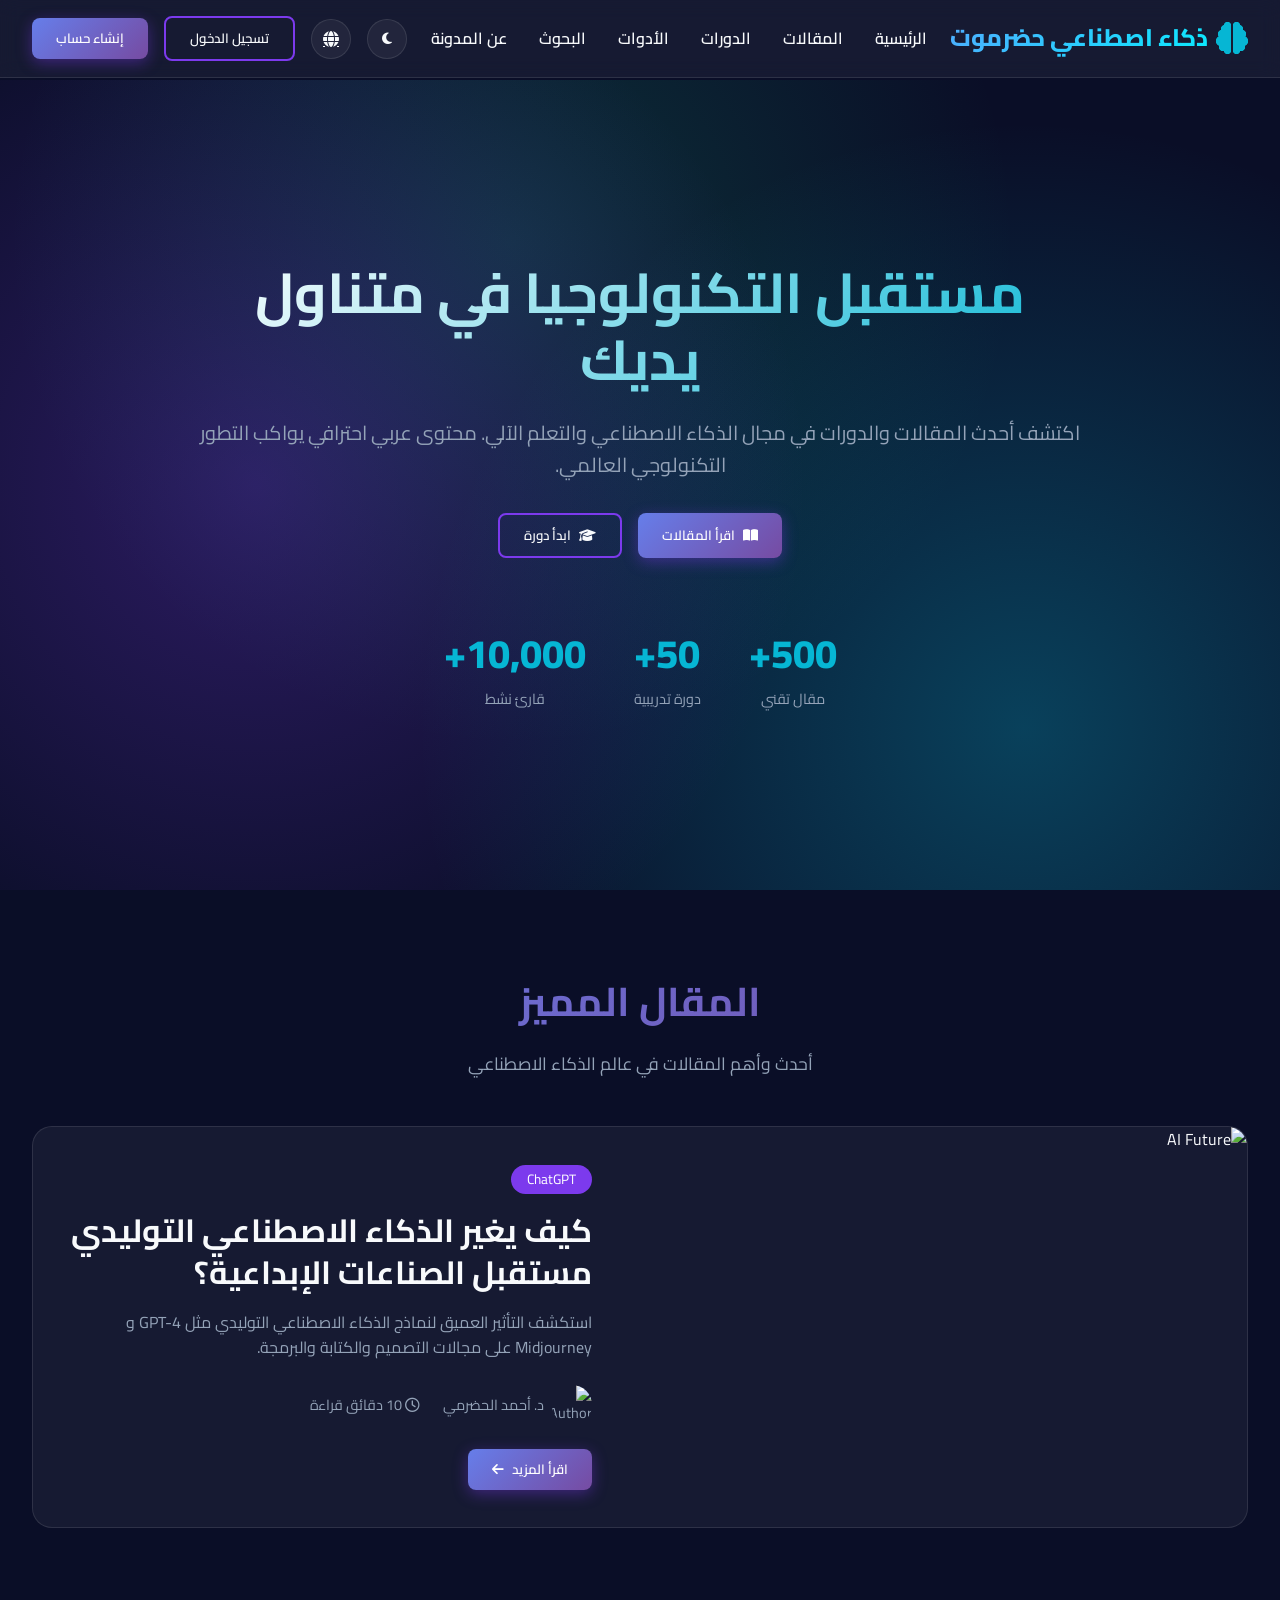
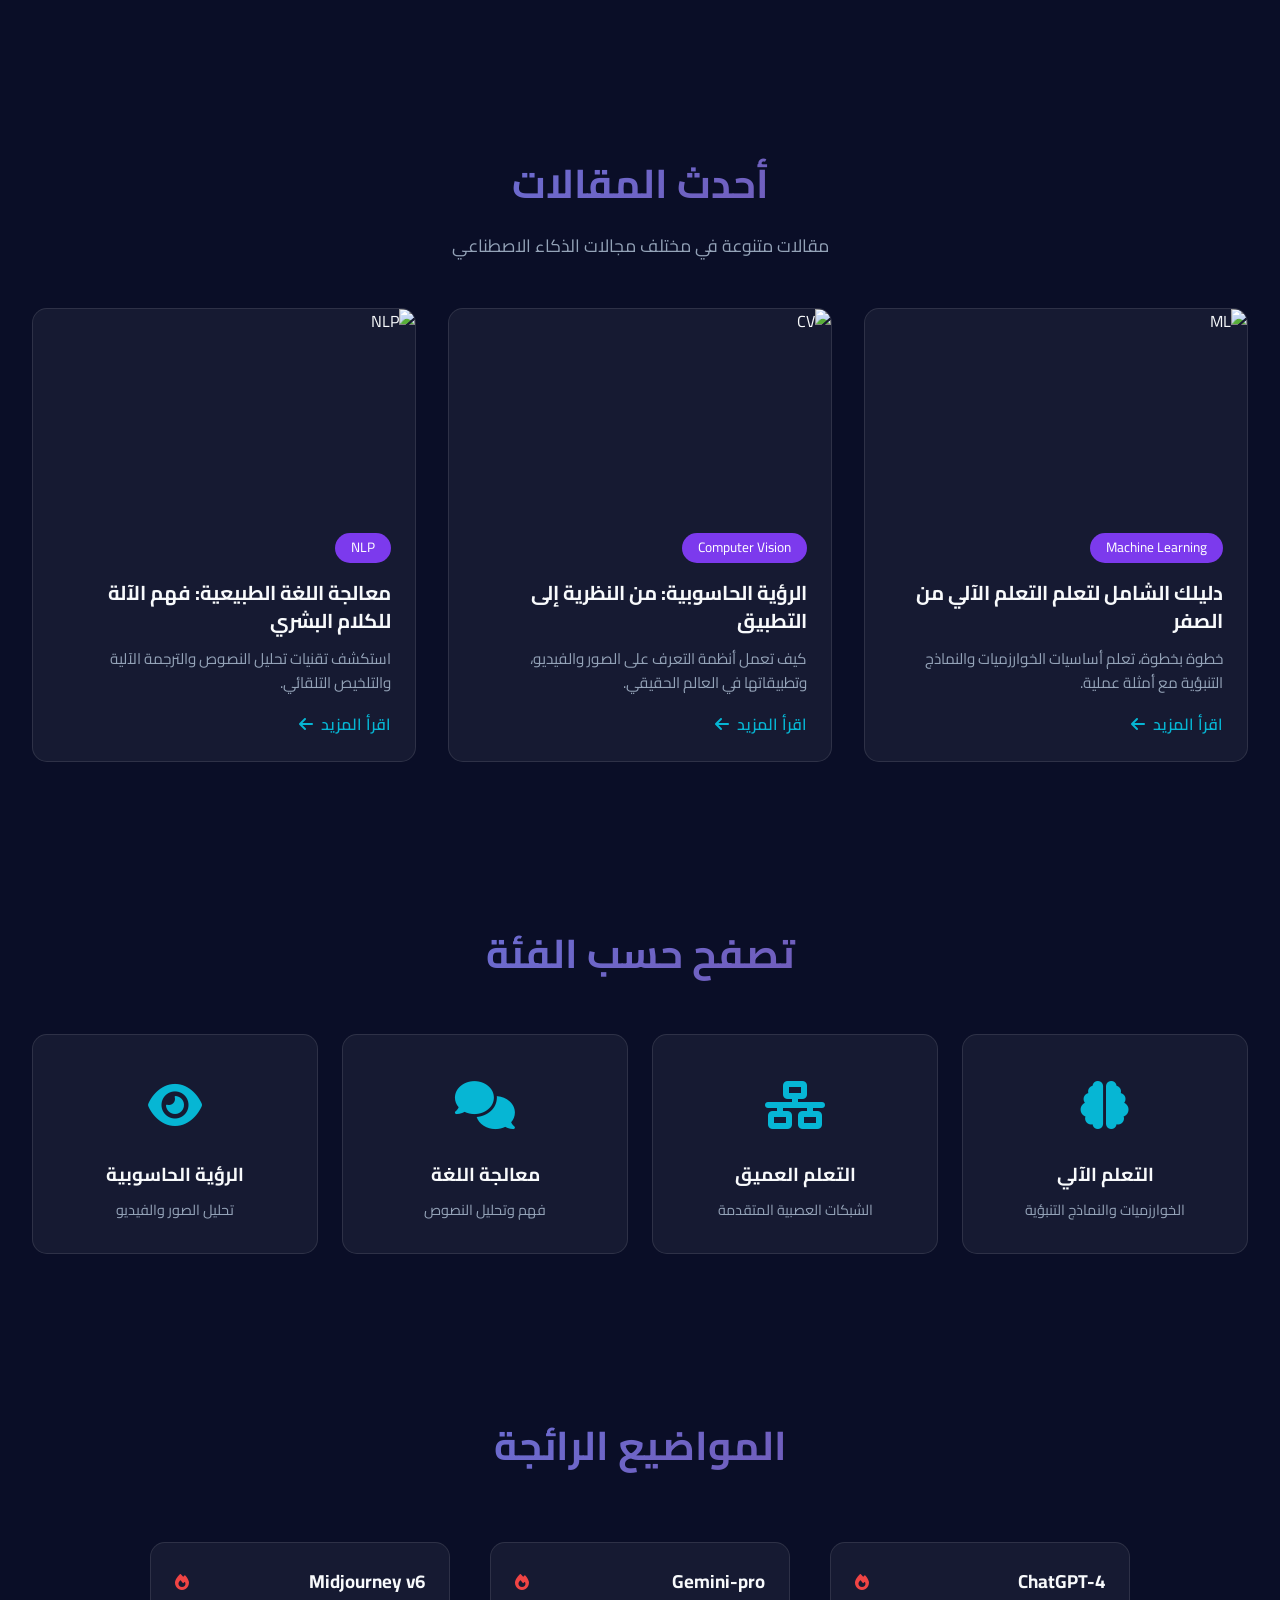
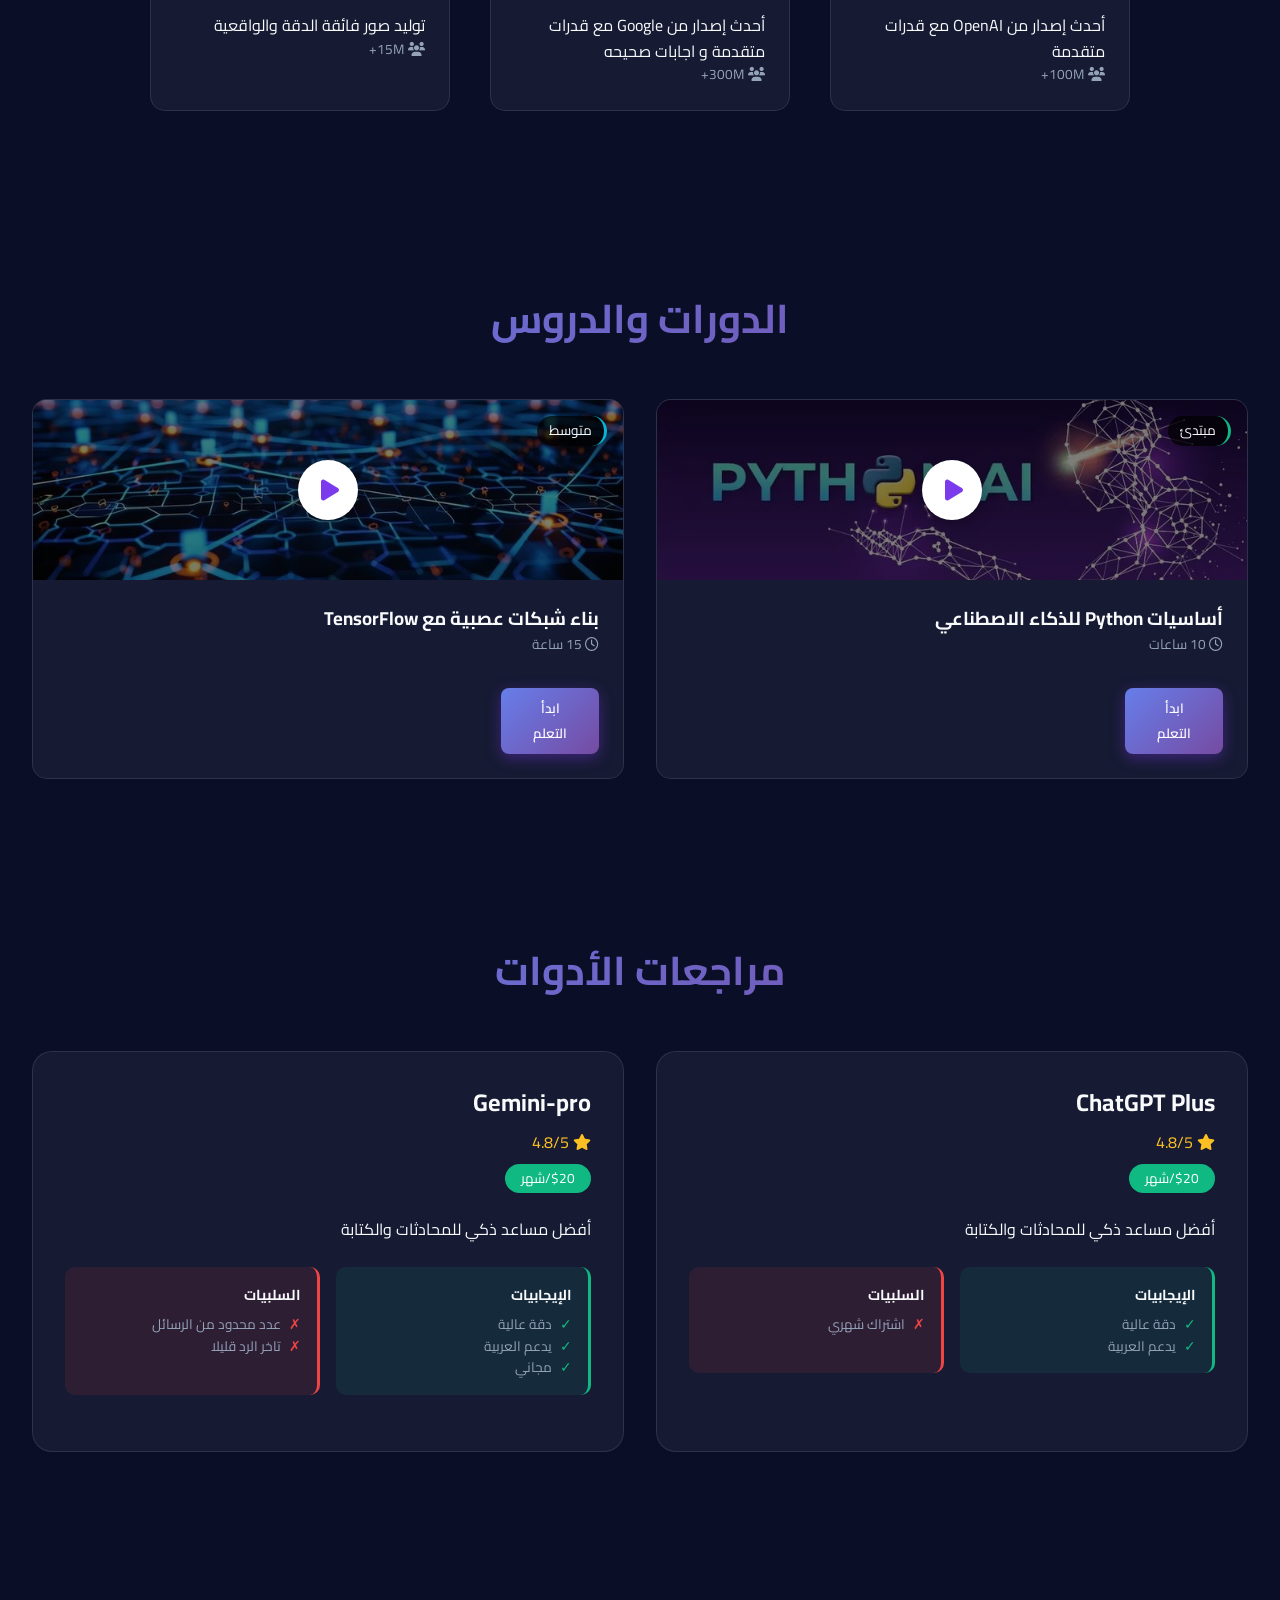
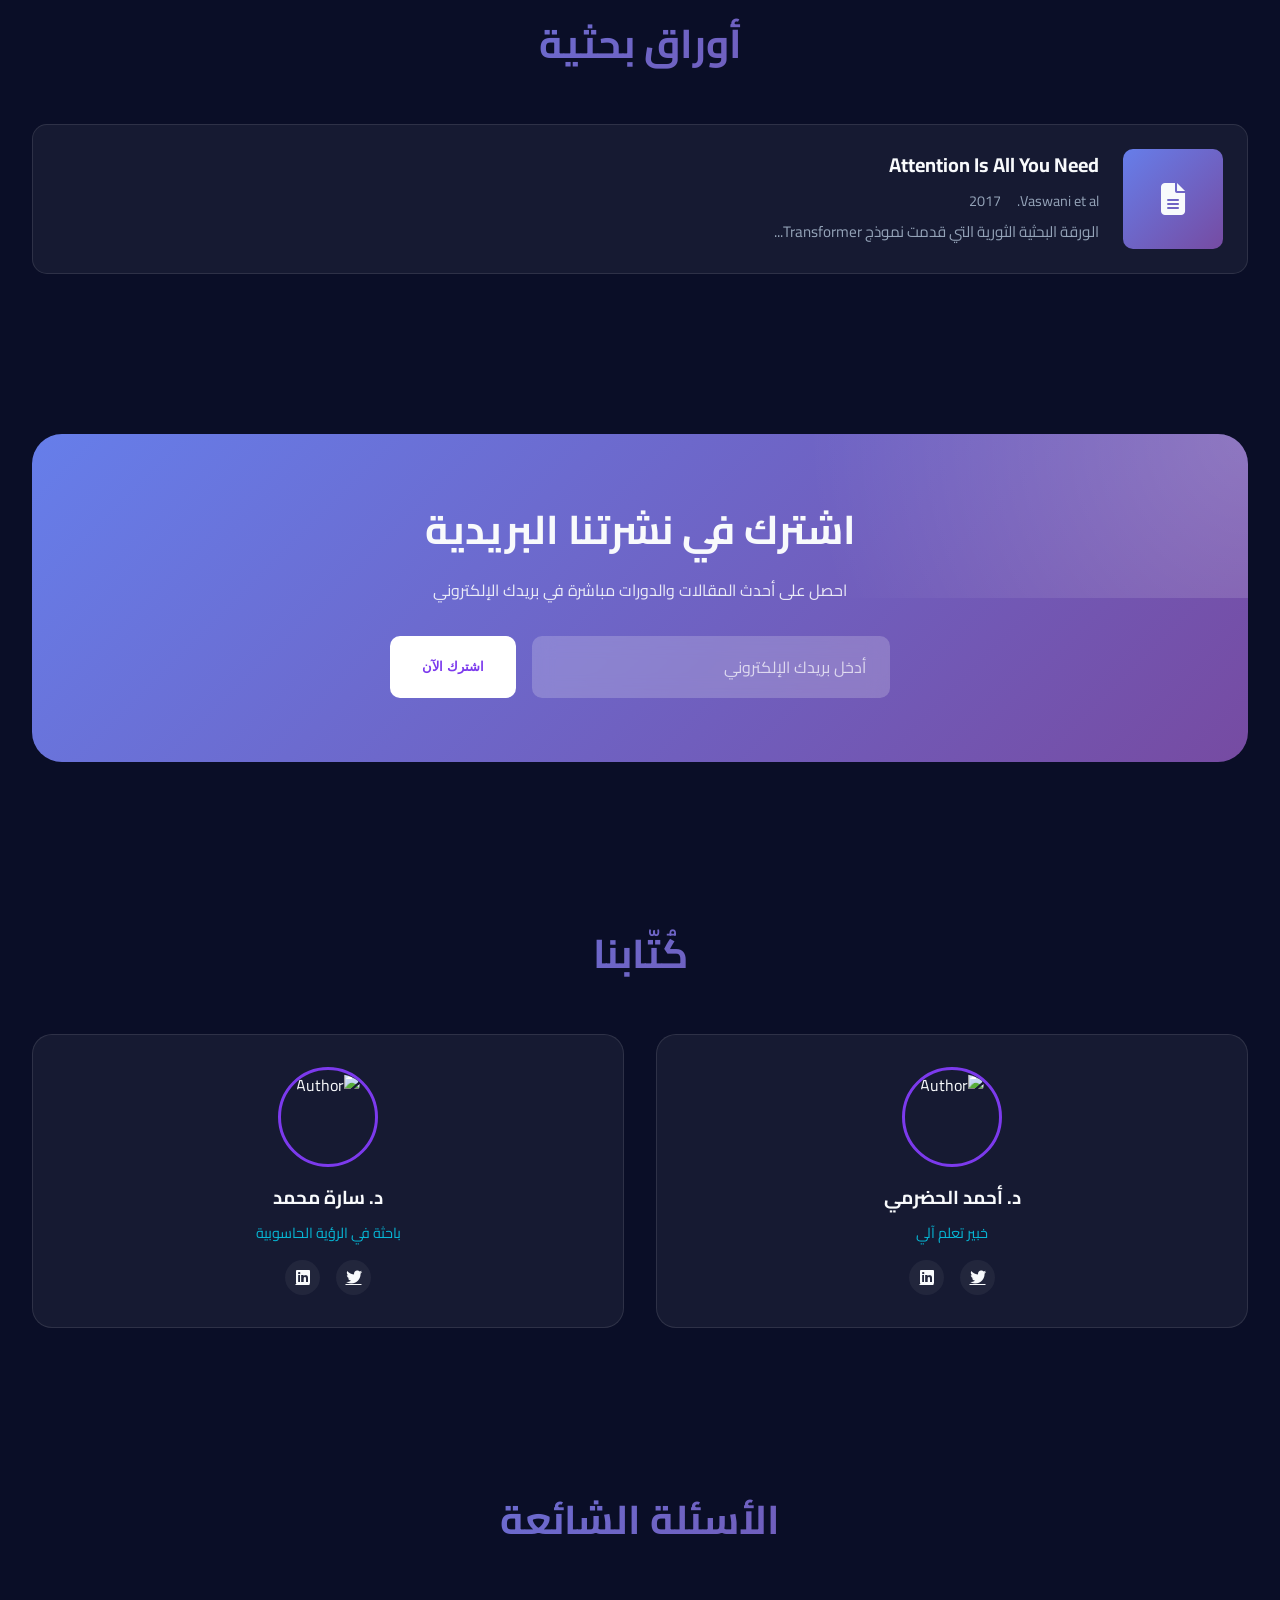
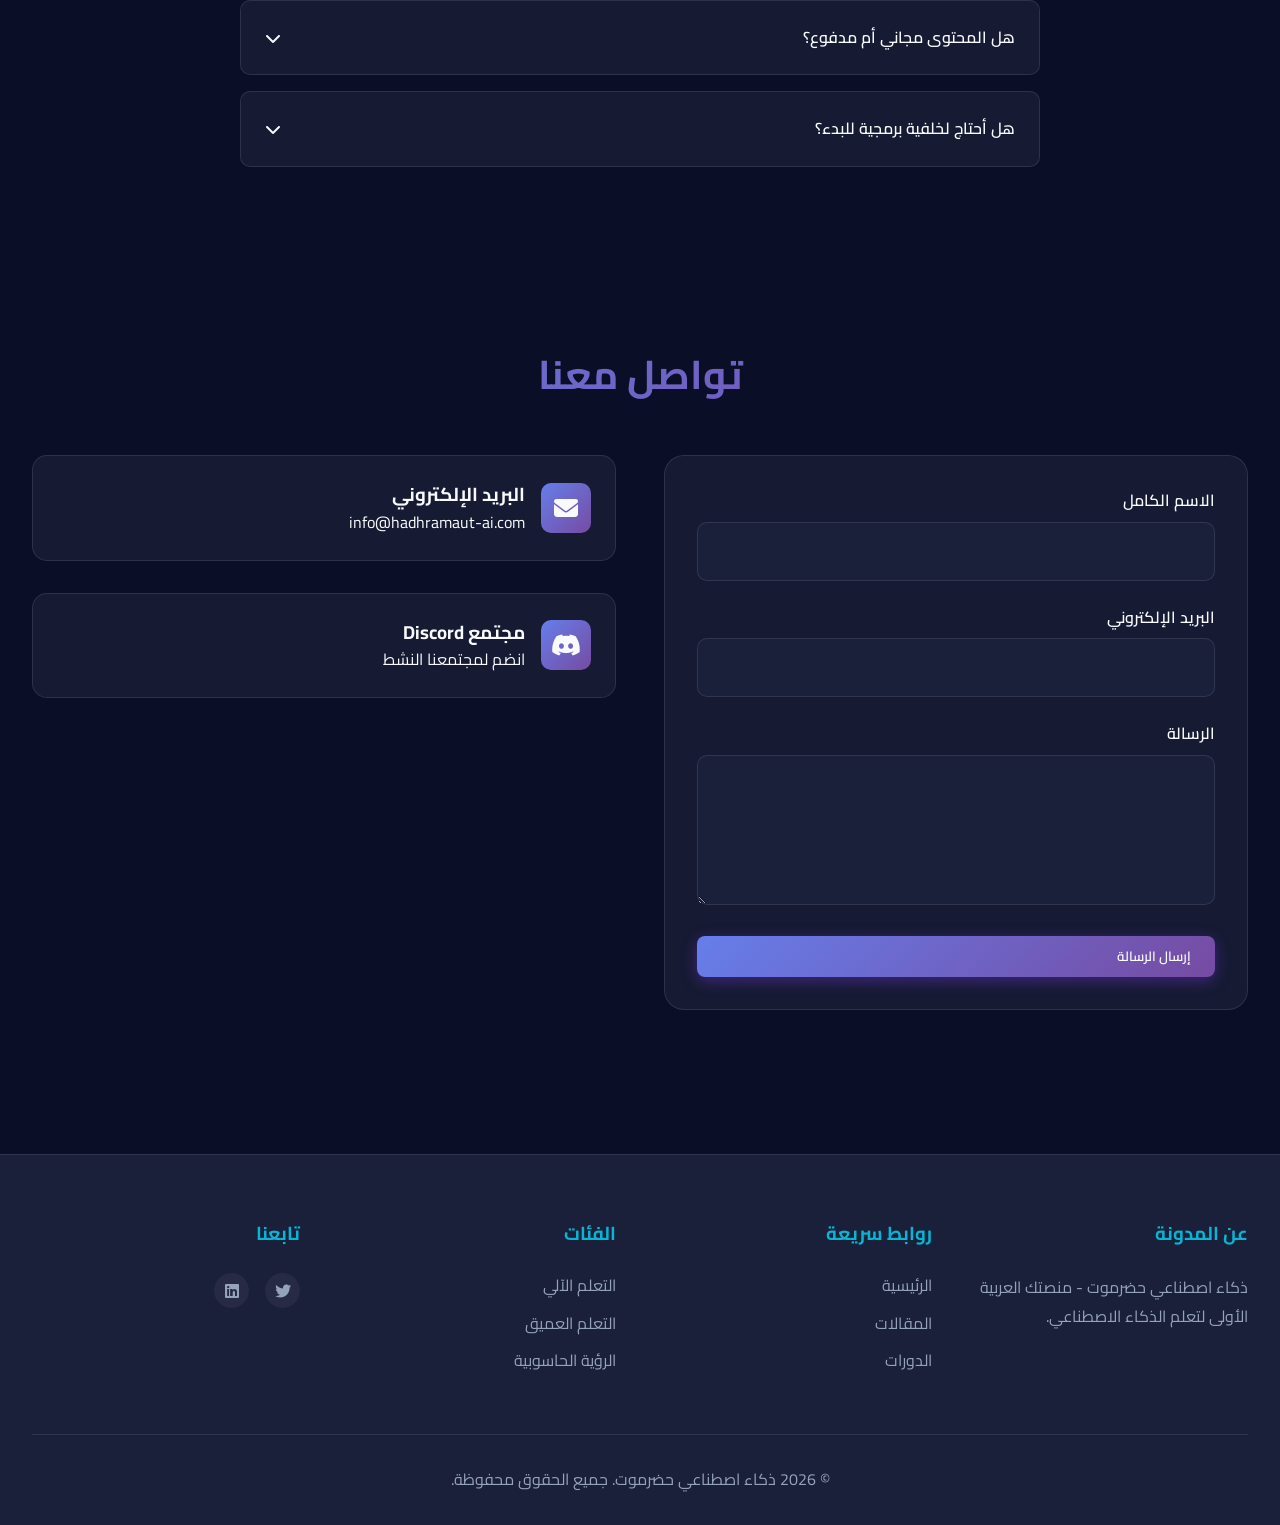
==== index.html @ 9bb680b9 "Add files via upload" ====
<!DOCTYPE html>
<html lang="ar" dir="rtl">
<head>
    <meta charset="UTF-8">
    <meta name="viewport" content="width=device-width, initial-scale=1.0">
    <title>ذكاء اصطناعي حضرموت | Hadhramaut AI</title>
    <link rel="preconnect" href="https://fonts.googleapis.com">
    <link rel="preconnect" href="https://fonts.gstatic.com" crossorigin>
    <link href="https://fonts.googleapis.com/css2?family=Cairo:wght@300;400;500;600;700;800;900&display=swap" rel="stylesheet">
    <link rel="stylesheet" href="https://cdnjs.cloudflare.com/ajax/libs/font-awesome/6.4.0/css/all.min.css">
    <link rel="stylesheet" href="style.css">
</head>
<body>
    <div class="loader" id="loader"><div class="loader-spinner"></div></div>

    <header id="header">
        <nav>
            <div class="logo" onclick="showHomePage()">
                <i class="fas fa-brain"></i>
                <span>ذكاء اصطناعي حضرموت</span>
            </div>
            
            <ul class="nav-links" id="navLinks">
                <li><a href="#" onclick="showHomePage()">الرئيسية</a></li>
                <li><a href="#articles" onclick="showHomePage()">المقالات</a></li>
                <li><a href="#tutorials" onclick="showHomePage()">الدورات</a></li>
                <li><a href="#tools" onclick="showHomePage()">الأدوات</a></li>
                <li><a href="#research" onclick="showHomePage()">البحوث</a></li>
                <li><a href="#" onclick="showAboutPage()">عن المدونة</a></li>
            </ul>

            <div class="nav-actions">
                <button class="theme-toggle" id="themeToggle" title="تبديل الوضع"><i class="fas fa-moon"></i></button>
                <!-- رابط مباشر للنسخة الإنجليزية -->
                <a href="index-en.html" class="lang-toggle" title="English Version"><i class="fas fa-globe"></i></a>
                <button class="btn btn-secondary">تسجيل الدخول</button>
                <button class="btn btn-primary">إنشاء حساب</button>
                <button class="mobile-menu-btn" id="mobileMenuBtn"><i class="fas fa-bars"></i></button>
            </div>
        </nav>
    </header>

    <div id="main-content">
        <!-- Hero Section -->
        <section class="hero" id="home">
            <div class="hero-bg"></div>
            <div class="hero-content">
                <h1>مستقبل التكنولوجيا في متناول يديك</h1>
                <p>اكتشف أحدث المقالات والدورات في مجال الذكاء الاصطناعي والتعلم الآلي. محتوى عربي احترافي يواكب التطور التكنولوجي العالمي.</p>
                <div class="hero-buttons">
                    <button class="btn btn-primary" onclick="document.getElementById('articles').scrollIntoView({behavior: 'smooth'})">
                        <i class="fas fa-book-open"></i> اقرأ المقالات
                    </button>
                    <button class="btn btn-secondary" onclick="document.getElementById('tutorials').scrollIntoView({behavior: 'smooth'})">
                        <i class="fas fa-graduation-cap"></i> ابدأ دورة
                    </button>
                </div>
                <div class="hero-stats">
                    <div class="stat-item"><span class="stat-number" data-target="500">0</span><span class="stat-label">مقال تقني</span></div>
                    <div class="stat-item"><span class="stat-number" data-target="50">0</span><span class="stat-label">دورة تدريبية</span></div>
                    <div class="stat-item"><span class="stat-number" data-target="10000">0</span><span class="stat-label">قارئ نشط</span></div>
                </div>
            </div>
        </section>

        <!-- Featured Article -->
        <section id="featured">
            <div class="section-header animate-on-scroll">
                <h2>المقال المميز</h2>
                <p>أحدث وأهم المقالات في عالم الذكاء الاصطناعي</p>
            </div>
            <article class="featured-article animate-on-scroll">
                <div class="featured-image"><img src="https://images.unsplash.com/photo-1677442136019-21780ecad995?w=800" alt="AI Future"></div>
                <div class="featured-content">
                    <span class="category-tag">ChatGPT</span>
                    <h3>كيف يغير الذكاء الاصطناعي التوليدي مستقبل الصناعات الإبداعية؟</h3>
                    <p>استكشف التأثير العميق لنماذج الذكاء الاصطناعي التوليدي مثل GPT-4 و Midjourney على مجالات التصميم والكتابة والبرمجة.</p>
                    <div class="article-meta">
                        <div class="author-info"><img src="https://i.pravatar.cc/150?img=11" alt="Author" class="author-avatar"><span>د. أحمد الحضرمي</span></div>
                        <span><i class="far fa-clock"></i> 10 دقائق قراءة</span>
                    </div>
                    <button class="btn btn-primary" style="margin-top: 1.5rem; align-self: flex-start;">اقرأ المزيد <i class="fas fa-arrow-left"></i></button>
                </div>
            </article>
        </section>

        <!-- Articles Grid -->
        <section id="articles">
            <div class="section-header animate-on-scroll">
                <h2>أحدث المقالات</h2>
                <p>مقالات متنوعة في مختلف مجالات الذكاء الاصطناعي</p>
            </div>
            <div class="articles-grid">
                <article class="article-card animate-on-scroll">
                    <div class="article-card-image"><img src="https://images.unsplash.com/photo-1555255707-c07966088b7b?w=600" alt="ML"></div>
                    <div class="article-card-content">
                        <span class="category-tag">Machine Learning</span>
                        <h3>دليلك الشامل لتعلم التعلم الآلي من الصفر</h3>
                        <p>خطوة بخطوة، تعلم أساسيات الخوارزميات والنماذج التنبؤية مع أمثلة عملية.</p>
                        <a href="#" class="read-more">اقرأ المزيد <i class="fas fa-arrow-left"></i></a>
                    </div>
                </article>
                <article class="article-card animate-on-scroll">
                    <div class="article-card-image"><img src="https://images.unsplash.com/photo-1655393001768-d946c97d6fd1?w=600" alt="CV"></div>
                    <div class="article-card-content">
                        <span class="category-tag">Computer Vision</span>
                        <h3>الرؤية الحاسوبية: من النظرية إلى التطبيق</h3>
                        <p>كيف تعمل أنظمة التعرف على الصور والفيديو، وتطبيقاتها في العالم الحقيقي.</p>
                        <a href="#" class="read-more">اقرأ المزيد <i class="fas fa-arrow-left"></i></a>
                    </div>
                </article>
                <article class="article-card animate-on-scroll">
                    <div class="article-card-image"><img src="https://images.unsplash.com/photo-1620712943543-bcc4688e7485?w=600" alt="NLP"></div>
                    <div class="article-card-content">
                        <span class="category-tag">NLP</span>
                        <h3>معالجة اللغة الطبيعية: فهم الآلة للكلام البشري</h3>
                        <p>استكشف تقنيات تحليل النصوص والترجمة الآلية والتلخيص التلقائي.</p>
                        <a href="#" class="read-more">اقرأ المزيد <i class="fas fa-arrow-left"></i></a>
                    </div>
                </article>
            </div>
        </section>

        <!-- Categories -->
        <section id="categories">
            <div class="section-header animate-on-scroll">
                <h2>تصفح حسب الفئة</h2>
            </div>
            <div class="categories-grid">
                <div class="category-card animate-on-scroll"><div class="category-icon"><i class="fas fa-brain"></i></div><h3>التعلم الآلي</h3><p>الخوارزميات والنماذج التنبؤية</p></div>
                <div class="category-card animate-on-scroll"><div class="category-icon"><i class="fas fa-network-wired"></i></div><h3>التعلم العميق</h3><p>الشبكات العصبية المتقدمة</p></div>
                <div class="category-card animate-on-scroll"><div class="category-icon"><i class="fas fa-comments"></i></div><h3>معالجة اللغة</h3><p>فهم وتحليل النصوص</p></div>
                <div class="category-card animate-on-scroll"><div class="category-icon"><i class="fas fa-eye"></i></div><h3>الرؤية الحاسوبية</h3><p>تحليل الصور والفيديو</p></div>
            </div>
        </section>

        <!-- Trending -->
        <section id="trending">
            <div class="section-header animate-on-scroll">
                <h2>المواضيع الرائجة</h2>
            </div>
            <div class="trending-carousel">
                <div class="trending-item animate-on-scroll">
                    <div class="trending-header"><h3>ChatGPT-4</h3><i class="fas fa-fire" style="color: #ef4444;"></i></div>
                    <p>أحدث إصدار من OpenAI مع قدرات متقدمة</p>
                    <div class="trending-stats"><span><i class="fas fa-users"></i> 100M+</span></div>
                </div>
                <div class="trending-item animate-on-scroll">
                    <div class="trending-header"><h3>Gemini-pro</h3><i class="fas fa-fire" style="color: #ef4444;"></i></div>
                    <p>أحدث إصدار من Google مع قدرات متقدمة و اجابات صحيحه</p>
                    <div class="trending-stats"><span><i class="fas fa-users"></i> 300M+</span></div>
                </div>
                <div class="trending-item animate-on-scroll">
                    <div class="trending-header"><h3>Midjourney v6</h3><i class="fas fa-fire" style="color: #ef4444;"></i></div>
                    <p>توليد صور فائقة الدقة والواقعية</p>
                    <div class="trending-stats"><span><i class="fas fa-users"></i> 15M+</span></div>
                </div>
            </div>
        </section>

        <!-- Tutorials -->
        <section id="tutorials">
            <div class="section-header animate-on-scroll">
                <h2>الدورات والدروس</h2>
            </div>
            <div class="tutorials-grid">
                <div class="tutorial-card animate-on-scroll">
                    <div class="tutorial-thumbnail"><div class="play-button"><i class="fas fa-play"></i></div><span class="difficulty beginner">مبتدئ</span></div>
                    <div class="tutorial-content">
                        <h3>أساسيات Python للذكاء الاصطناعي </h3>
                        <div class="tutorial-meta"><span><i class="far fa-clock"></i> 10 ساعات</span></div>
                        <button class="btn btn-primary" style="width: 18%; margin-top: 1rem;"><a href="https://youtu.be/kFmDaYDVOZs?si=VHZxvAHhC1LEiVVO" target="_blank">ابدأ التعلم</a></button>
                    </div>
                </div>
                <div class="tutorial-card animate-on-scroll">
                    <div class="tutorial-thumbnail" style="background: linear-gradient(rgba(0,0,0,0.5), rgba(0,0,0,0.5)), 
                url('Network\ Images\ –\ Browse\ 24\,897\,914\ Stock\ Photos\,\ Vectors\,\ and\ Video.jfif') center/cover;"><div class="play-button"><i class="fas fa-play"></i></div><span class="difficulty intermediate">متوسط</span></div>
                    <div class="tutorial-content">
                        <h3>بناء شبكات عصبية مع TensorFlow</h3>
                        <div class="tutorial-meta"><span><i class="far fa-clock"></i> 15 ساعة</span></div>
                        <button class="btn btn-primary" style="width: 18%; margin-top: 1rem;"><a href="https://youtu.be/LvFlxJkfF0Q?si=ZMLTRsAmj3OvE8dr" target="_blank">ابدأ التعلم</a></button>
                    </div>
                </div>
            </div>
        </section>

        <!-- Tools -->
        <section id="tools">
            <div class="section-header animate-on-scroll">
                <h2>مراجعات الأدوات</h2>
            </div>
            <div class="tools-grid">
                <div class="tool-card animate-on-scroll">
                    <div class="tool-header">
                        <div class="tool-info"><h3>ChatGPT Plus</h3><div class="rating"><i class="fas fa-star"></i> 4.8/5</div><span class="pricing">$20/شهر</span></div>
                    </div>
                    <p>أفضل مساعد ذكي للمحادثات والكتابة</p>
                    <div class="pros-cons">
                        <div class="pros"><h4>الإيجابيات</h4><ul><li>دقة عالية</li><li>يدعم العربية</li></ul></div>
                        <div class="cons"><h4>السلبيات</h4><ul><li>اشتراك شهري</li></ul></div>
                    </div>
                </div>
                <div class="tool-card animate-on-scroll">
                    <div class="tool-header">
                        <div class="tool-info"><h3>Gemini-pro</h3><div class="rating"><i class="fas fa-star"></i> 4.8/5</div><span class="pricing">$20/شهر</span></div>
                    </div>
                    <p>أفضل مساعد ذكي للمحادثات والكتابة</p>
                    <div class="pros-cons">
                        <div class="pros"><h4>الإيجابيات</h4><ul><li>دقة عالية</li><li>يدعم العربية</li><li>مجاني</li></ul></div>
                        <div class="cons"><h4>السلبيات</h4><ul><li>عدد محدود من الرسائل</li><li>تاخر الرد قليلا</li></ul></div>
                    </div>
                </div>
            </div>
        </section>

        <!-- Research -->
        <section id="research">
            <div class="section-header animate-on-scroll">
                <h2>أوراق بحثية</h2>
            </div>
            <div class="papers-list">
                <div class="paper-item animate-on-scroll">
                    <div class="paper-thumb"><i class="fas fa-file-alt"></i></div>
                    <div class="paper-content">
                        <h3>Attention Is All You Need</h3>
                        <div class="paper-meta"><span>Vaswani et al.</span><span>2017</span></div>
                        <p class="paper-excerpt">الورقة البحثية الثورية التي قدمت نموذج Transformer...</p>
                    </div>
                </div>
            </div>
        </section>

        <!-- Newsletter -->
        <section id="newsletter">
            <div class="newsletter animate-on-scroll">
                <h2>اشترك في نشرتنا البريدية</h2>
                <p>احصل على أحدث المقالات والدورات مباشرة في بريدك الإلكتروني</p>
                <form class="newsletter-form" onsubmit="event.preventDefault(); alert('شكراً للاشتراك!');">
                    <input type="email" placeholder="أدخل بريدك الإلكتروني" required>
                    <button type="submit">اشترك الآن</button>
                </form>
            </div>
        </section>

        <!-- Authors -->
        <section id="authors">
            <div class="section-header animate-on-scroll">
                <h2>كُتّابنا</h2>
            </div>
            <div class="authors-grid">
                <div class="author-card animate-on-scroll">
                    <div class="author-avatar-large"><img src="https://i.pravatar.cc/150?img=11" alt="Author"></div>
                    <h3>د. أحمد الحضرمي</h3>
                    <p class="author-role">خبير تعلم آلي</p>
                    <div class="social-links"><a href="#"><i class="fab fa-twitter"></i></a><a href="#"><i class="fab fa-linkedin"></i></a></div>
                </div>
                <div class="author-card animate-on-scroll">
                    <div class="author-avatar-large"><img src="https://i.pravatar.cc/150?img=5" alt="Author"></div>
                    <h3>د. سارة محمد</h3>
                    <p class="author-role">باحثة في الرؤية الحاسوبية</p>
                    <div class="social-links"><a href="#"><i class="fab fa-twitter"></i></a><a href="#"><i class="fab fa-linkedin"></i></a></div>
                </div>
            </div>
        </section>

        <!-- FAQ -->
        <section id="faq">
            <div class="section-header animate-on-scroll">
                <h2>الأسئلة الشائعة</h2>
            </div>
            <div class="faq-list">
                <div class="faq-item animate-on-scroll">
                    <div class="faq-question" onclick="toggleFaq(this)"><span>هل المحتوى مجاني أم مدفوع؟</span><i class="fas fa-chevron-down"></i></div>
                    <div class="faq-answer"><p>معظم مقالاتنا ودوراتنا الأساسية مجانية تماماً.</p></div>
                </div>
                <div class="faq-item animate-on-scroll">
                    <div class="faq-question" onclick="toggleFaq(this)"><span>هل أحتاج لخلفية برمجية للبدء؟</span><i class="fas fa-chevron-down"></i></div>
                    <div class="faq-answer"><p>لدينا مسارات للمبتدئين لا تتطلب أي خبرة سابقة.</p></div>
                </div>
            </div>
        </section>

        <!-- Contact -->
        <section id="contact">
            <div class="section-header animate-on-scroll">
                <h2>تواصل معنا</h2>
            </div>
            <div class="contact-grid">
                <form class="contact-form animate-on-scroll" onsubmit="event.preventDefault(); alert('تم الإرسال!');">
                    <div class="form-group"><label>الاسم الكامل</label><input type="text" required></div>
                    <div class="form-group"><label>البريد الإلكتروني</label><input type="email" required></div>
                    <div class="form-group"><label>الرسالة</label><textarea required></textarea></div>
                    <button type="submit" class="btn btn-primary" style="width: 100%;">إرسال الرسالة</button>
                </form>
                <div class="contact-info">
                    <div class="contact-card animate-on-scroll"><div class="contact-icon"><i class="fas fa-envelope"></i></div><div><h3>البريد الإلكتروني</h3><p>info@hadhramaut-ai.com</p></div></div>
                    <div class="contact-card animate-on-scroll"><div class="contact-icon"><i class="fab fa-discord"></i></div><div><h3>مجتمع Discord</h3><p>انضم لمجتمعنا النشط</p></div></div>
                </div>
            </div>
        </section>
    </div>

    <!-- About Page -->
    <div id="about-page">
        <div class="about-hero">
            <h1>عن ذكاء اصطناعي حضرموت</h1>
            <p style="font-size: 1.2rem; max-width: 800px; margin: 0 auto; color: var(--text-gray);">منصتك العربية الأولى لاستكشاف مستقبل التكنولوجيا والذكاء الاصطناعي</p>
        </div>
        <div class="about-grid">
            <div class="about-card animate-on-scroll"><div class="about-icon"><i class="fas fa-bullseye"></i></div><h3>رؤيتنا</h3><p style="color: var(--text-gray);">نسعى لنشر الوعي التقني وبناء جيل عربي قادر على قيادة ثورة الذكاء الاصطناعي.</p></div>
            <div class="about-card animate-on-scroll"><div class="about-icon"><i class="fas fa-users"></i></div><h3>فريقنا</h3><p style="color: var(--text-gray);">نخبة من الباحثين والمهندسين والخبراء في مجال الذكاء الاصطناعي.</p></div>
            <div class="about-card animate-on-scroll"><div class="about-icon"><i class="fas fa-lightbulb"></i></div><h3>قيمنا</h3><p style="color: var(--text-gray);">الدقة العلمية، الابتكار المستمر، الشفافية، والمساهمة في المجتمع المعرفي.</p></div>
        </div>
        <div class="roadmap-container">
            <div class="roadmap-line"></div>
            <h2 style="text-align: center; margin-bottom: 3rem; color: var(--accent-cyan);">الخارطة المستقبلية</h2>
            <div class="roadmap-item animate-on-scroll"><div class="roadmap-marker"></div><div class="roadmap-content"><h4 style="color: var(--accent-purple);">المرحلة الأولى: التأسيس (2024)</h4><p style="color: var(--text-gray);">إطلاق المنصة، بناء قاعدة المحتوى الأساسي.</p></div></div>
            <div class="roadmap-item animate-on-scroll"><div class="roadmap-marker"></div><div class="roadmap-content"><h4 style="color: var(--accent-purple);">المرحلة الثانية: التوسع (2025)</h4><p style="color: var(--text-gray);">إطلاق المنصة التعليمية المتكاملة والشراكات.</p></div></div>
        </div>
        <button class="back-btn" onclick="showHomePage()"><i class="fas fa-arrow-right"></i> العودة للرئيسية</button>
    </div>

    <!-- Footer -->
    <footer>
        <div class="footer-content">
            <div class="footer-section"><h3>عن المدونة</h3><p style="color: var(--text-gray); line-height: 1.8;">ذكاء اصطناعي حضرموت - منصتك العربية الأولى لتعلم الذكاء الاصطناعي.</p></div>
            <div class="footer-section"><h3>روابط سريعة</h3><ul><li><a href="#" onclick="showHomePage()">الرئيسية</a></li><li><a href="#articles" onclick="showHomePage()">المقالات</a></li><li><a href="#tutorials" onclick="showHomePage()">الدورات</a></li></ul></div>
            <div class="footer-section"><h3>الفئات</h3><ul><li><a href="#">التعلم الآلي</a></li><li><a href="#">التعلم العميق</a></li><li><a href="#">الرؤية الحاسوبية</a></li></ul></div>
            <div class="footer-section"><h3>تابعنا</h3><div class="social-links" style="justify-content: flex-start;"><a href="#"><i class="fab fa-twitter"></i></a><a href="#"><i class="fab fa-linkedin"></i></a></div></div>
        </div>
        <div class="footer-bottom"><p>&copy; 2026 ذكاء اصطناعي حضرموت. جميع الحقوق محفوظة.</p></div>
    </footer>

    <script src="script.js"></script>
</body>
</html>
---- style.css ----
:root {
    --primary-dark: #0a0e27;
    --secondary-dark: #1a1f3a;
    --accent-purple: #7c3aed;
    --accent-cyan: #06b6d4;
    --accent-green: #10b981;
    --text-light: #f8fafc;
    --text-gray: #94a3b8;
    --glass-bg: rgba(255, 255, 255, 0.05);
    --glass-border: rgba(255, 255, 255, 0.1);
    --gradient-1: linear-gradient(135deg, #667eea 0%, #764ba2 100%);
    --gradient-2: linear-gradient(135deg, #f093fb 0%, #f5576c 100%);
    --gradient-3: linear-gradient(135deg, #4facfe 0%, #00f2fe 100%);
}

[data-theme="light"] {
    --primary-dark: #f8fafc;
    --secondary-dark: #ffffff;
    --text-light: #0f172a;
    --text-gray: #64748b;
    --glass-bg: rgba(255, 255, 255, 0.8);
    --glass-border: rgba(0, 0, 0, 0.1);
}

* { margin: 0; padding: 0; box-sizing: border-box; }
html { scroll-behavior: smooth; }

body {
    font-family: 'Cairo', sans-serif; /* Default Arabic Font */
    background-color: var(--primary-dark);
    color: var(--text-light);
    line-height: 1.6;
    overflow-x: hidden;
    transition: all 0.3s ease;
}

/* English Font Support */
html[lang="en"] body { font-family: 'Inter', sans-serif; }

/* Custom Scrollbar */
::-webkit-scrollbar { width: 10px; }
::-webkit-scrollbar-track { background: var(--secondary-dark); }
::-webkit-scrollbar-thumb { background: var(--accent-purple); border-radius: 5px; }

/* Animations */
@keyframes slideIn { from { opacity: 0; transform: translateY(30px); } to { opacity: 1; transform: translateY(0); } }
.animate-on-scroll { opacity: 0; transform: translateY(30px); transition: all 0.8s ease; }
.animate-on-scroll.visible { opacity: 1; transform: translateY(0); }

/* Header */
header {
    position: fixed; top: 0; width: 100%; z-index: 1000;
    background: var(--glass-bg); backdrop-filter: blur(10px);
    border-bottom: 1px solid var(--glass-border); transition: all 0.3s ease;
}
nav {
    max-width: 1400px; margin: 0 auto; padding: 1rem 2rem;
    display: flex; justify-content: space-between; align-items: center;
}
.logo {
    display: flex; align-items: center; gap: 0.5rem; font-size: 1.5rem; font-weight: 800;
    background: var(--gradient-3); -webkit-background-clip: text; -webkit-text-fill-color: transparent;
    cursor: pointer;
}
.logo i { font-size: 2rem; color: var(--accent-cyan); -webkit-text-fill-color: var(--accent-cyan); }

.nav-links { display: flex; gap: 2rem; list-style: none; align-items: center; }
.nav-links a {
    color: var(--text-light); text-decoration: none; font-weight: 600;
    transition: all 0.3s ease; position: relative; cursor: pointer;
}
.nav-links a::after {
    content: ''; position: absolute; bottom: -5px; right: 0; width: 0; height: 2px;
    background: var(--accent-cyan); transition: width 0.3s ease;
}
/* Fix underline position for LTR */
html[dir="ltr"] .nav-links a::after { right: auto; left: 0; }

.nav-links a:hover::after { width: 100%; }
.nav-links a:hover { color: var(--accent-cyan); }

.nav-actions { display: flex; gap: 1rem; align-items: center; }

.btn {
    padding: 0.5rem 1.5rem; border: none; border-radius: 8px; cursor: pointer;
    font-family: inherit; font-weight: 600; transition: all 0.3s ease;
    display: inline-flex; align-items: center; gap: 0.5rem;
}



.btn-primary a{
    color: white;
    text-decoration: none;
}

.btn-primary { background: var(--gradient-1); color: white; box-shadow: 0 4px 15px rgba(124, 58, 237, 0.4);}
.btn-primary:hover { transform: translateY(-2px); box-shadow: 0 6px 20px rgba(124, 58, 237, 0.6); }
.btn-secondary { background: transparent; color: var(--text-light); border: 2px solid var(--accent-purple); }
.btn-secondary:hover { background: var(--accent-purple); color: white; }

.theme-toggle, .lang-toggle {
    background: var(--glass-bg); border: 1px solid var(--glass-border); color: var(--text-light);
    width: 40px; height: 40px; border-radius: 50%; cursor: pointer;
    display: flex; align-items: center; justify-content: center; transition: all 0.3s ease;
}
.theme-toggle:hover, .lang-toggle:hover { transform: rotate(180deg); background: var(--accent-purple); }
.mobile-menu-btn { display: none; background: none; border: none; color: var(--text-light); font-size: 1.5rem; cursor: pointer; }

/* Main Content & About Page */
#main-content { transition: opacity 0.5s ease; }
#about-page { display: none; padding-top: 100px; min-height: 100vh; animation: slideIn 0.5s ease; }

.about-hero { text-align: center; padding: 4rem 2rem; background: radial-gradient(circle at center, rgba(124, 58, 237, 0.2) 0%, transparent 70%); }
.about-hero h1 { font-size: 3rem; margin-bottom: 1rem; background: var(--gradient-3); -webkit-background-clip: text; -webkit-text-fill-color: transparent; }

.about-grid { display: grid; grid-template-columns: repeat(auto-fit, minmax(300px, 1fr)); gap: 2rem; max-width: 1200px; margin: 0 auto; padding: 2rem; }
.about-card { background: var(--glass-bg); border: 1px solid var(--glass-border); border-radius: 20px; padding: 2rem; text-align: center; transition: transform 0.3s ease; }
.about-card:hover { transform: translateY(-10px); border-color: var(--accent-cyan); }
.about-icon { font-size: 3rem; color: var(--accent-cyan); margin-bottom: 1.5rem; }

.roadmap-container { max-width: 800px; margin: 4rem auto; padding: 2rem; position: relative; }
.roadmap-item { display: flex; gap: 1.5rem; margin-bottom: 2rem; align-items: center; }
.roadmap-item:nth-child(even) { flex-direction: row-reverse; text-align: left; }
html[dir="rtl"] .roadmap-item:nth-child(even) { text-align: right; }

.roadmap-marker { width: 20px; height: 20px; background: var(--accent-purple); border-radius: 50%; flex-shrink: 0; position: relative; z-index: 2; }
.roadmap-line { position: absolute; left: 50%; top: 0; bottom: 0; width: 2px; background: var(--glass-border); transform: translateX(-50%); z-index: 1; }
.roadmap-content { background: var(--secondary-dark); padding: 1.5rem; border-radius: 15px; flex: 1; border: 1px solid var(--glass-border); }

.back-btn {
    position: fixed; bottom: 2rem; left: 2rem; z-index: 1000; padding: 1rem 2rem;
    background: var(--accent-purple); color: white; border: none; border-radius: 50px;
    cursor: pointer; font-weight: bold; box-shadow: 0 4px 15px rgba(0,0,0,0.3);
    display: flex; align-items: center; gap: 0.5rem; transition: all 0.3s ease;
}
.back-btn:hover { transform: translateY(-3px); box-shadow: 0 6px 20px rgba(124, 58, 237, 0.5); }

/* Hero Section */
.hero { margin-top: 80px; padding: 4rem 2rem; position: relative; overflow: hidden; min-height: 90vh; display: flex; align-items: center; justify-content: center; }
.hero-bg {
    position: absolute; top: 0; left: 0; width: 100%; height: 100%; z-index: -1;
    background: radial-gradient(circle at 20% 50%, rgba(124, 58, 237, 0.3) 0%, transparent 50%),
                radial-gradient(circle at 80% 80%, rgba(6, 182, 212, 0.3) 0%, transparent 50%),
                radial-gradient(circle at 40% 20%, rgba(16, 185, 129, 0.2) 0%, transparent 50%);
}
.hero-content { max-width: 900px; text-align: center; z-index: 1; }
.hero h1 { font-size: 3.5rem; margin-bottom: 1.5rem; background: linear-gradient(135deg, #fff 0%, var(--accent-cyan) 100%); -webkit-background-clip: text; -webkit-text-fill-color: transparent; line-height: 1.2; animation: slideIn 1s ease; }
.hero p { font-size: 1.25rem; color: var(--text-gray); margin-bottom: 2rem; animation: slideIn 1s ease 0.2s backwards; }
.hero-buttons { display: flex; gap: 1rem; justify-content: center; flex-wrap: wrap; animation: slideIn 1s ease 0.4s backwards; }
.hero-stats { display: flex; gap: 3rem; justify-content: center; margin-top: 4rem; animation: slideIn 1s ease 0.6s backwards; }
.stat-item { text-align: center; }
.stat-number { font-size: 2.5rem; font-weight: 800; color: var(--accent-cyan); display: block; }
.stat-label { color: var(--text-gray); font-size: 0.9rem; }

/* Sections General */
section { padding: 5rem 2rem; max-width: 1400px; margin: 0 auto; }
.section-header { text-align: center; margin-bottom: 3rem; }
.section-header h2 { font-size: 2.5rem; margin-bottom: 1rem; background: var(--gradient-1); -webkit-background-clip: text; -webkit-text-fill-color: transparent; }
.section-header p { color: var(--text-gray); font-size: 1.1rem; }

/* Featured Article */
.featured-article {
    background: var(--glass-bg); border: 1px solid var(--glass-border); border-radius: 20px;
    overflow: hidden; display: grid; grid-template-columns: 1fr 1fr; gap: 2rem; margin-bottom: 4rem; transition: all 0.3s ease;
}
.featured-article:hover { transform: translateY(-5px); box-shadow: 0 20px 40px rgba(0, 0, 0, 0.3); }
.featured-image { position: relative; overflow: hidden; min-height: 400px; }
.featured-image img { width: 100%; height: 100%; object-fit: cover; transition: transform 0.5s ease; }
.featured-article:hover .featured-image img { transform: scale(1.1); }
.featured-content { padding: 2rem; display: flex; flex-direction: column; justify-content: center; }
.category-tag { display: inline-block; padding: 0.25rem 1rem; background: var(--accent-purple); color: white; border-radius: 20px; font-size: 0.85rem; margin-bottom: 1rem; width: fit-content; }
.featured-content h3 { font-size: 2rem; margin-bottom: 1rem; line-height: 1.3; }
.featured-content p { color: var(--text-gray); margin-bottom: 1.5rem; }
.article-meta { display: flex; gap: 1.5rem; align-items: center; color: var(--text-gray); font-size: 0.9rem; }
.author-info { display: flex; align-items: center; gap: 0.5rem; }
.author-avatar { width: 40px; height: 40px; border-radius: 50%; object-fit: cover; }

/* Articles Grid */
.articles-grid { display: grid; grid-template-columns: repeat(auto-fill, minmax(350px, 1fr)); gap: 2rem; }
.article-card { background: var(--glass-bg); border: 1px solid var(--glass-border); border-radius: 15px; overflow: hidden; transition: all 0.3s ease; cursor: pointer; }
.article-card:hover { transform: translateY(-10px); box-shadow: 0 10px 30px rgba(124, 58, 237, 0.2); }
.article-card-image { position: relative; height: 200px; overflow: hidden; }
.article-card-image img { width: 100%; height: 100%; object-fit: cover; transition: transform 0.5s ease; }
.article-card:hover .article-card-image img { transform: scale(1.1); }
.article-card-content { padding: 1.5rem; }
.article-card h3 { font-size: 1.25rem; margin-bottom: 0.75rem; line-height: 1.4; }
.article-card p { color: var(--text-gray); font-size: 0.95rem; margin-bottom: 1rem; display: -webkit-box; -webkit-line-clamp: 2; -webkit-box-orient: vertical; overflow: hidden; }
.read-more { color: var(--accent-cyan); text-decoration: none; font-weight: 600; display: inline-flex; align-items: center; gap: 0.5rem; transition: gap 0.3s ease; }
.read-more:hover { gap: 1rem; }

/* Categories */
.categories-grid { display: grid; grid-template-columns: repeat(auto-fit, minmax(250px, 1fr)); gap: 1.5rem; }
.category-card { background: var(--glass-bg); border: 1px solid var(--glass-border); border-radius: 15px; padding: 2rem; text-align: center; transition: all 0.3s ease; cursor: pointer; position: relative; overflow: hidden; }
.category-card::before { content: ''; position: absolute; top: 0; left: 0; width: 100%; height: 100%; background: var(--gradient-1); opacity: 0; transition: opacity 0.3s ease; z-index: 0; }
.category-card:hover::before { opacity: 0.1; }
.category-card:hover { transform: translateY(-5px); border-color: var(--accent-purple); }
.category-icon { font-size: 3rem; margin-bottom: 1rem; color: var(--accent-cyan); position: relative; z-index: 1; }
.category-card h3 { margin-bottom: 0.5rem; position: relative; z-index: 1; }
.category-card p { color: var(--text-gray); font-size: 0.9rem; position: relative; z-index: 1; }

/* Trending */
.trending-carousel { display: flex; gap: 2.5rem; overflow-x: auto; padding: 1rem 0; scrollbar-width: none; justify-content: center; }
.trending-carousel::-webkit-scrollbar { display: none; }
.trending-item { flex: 0 0 300px; background: var(--glass-bg); border: 1px solid var(--glass-border); border-radius: 15px; padding: 1.5rem; transition: all 0.3s ease;}
.trending-item:hover { border-color: var(--accent-cyan); transform: scale(1.02); }
.trending-header { display: flex; justify-content: space-between; align-items: center; margin-bottom: 1rem; }
.trending-stats { display: flex; gap: 1rem; font-size: 0.85rem; color: var(--text-gray); }
.trending-stats span { display: flex; align-items: center; gap: 0.25rem; }


/* Tutorials */
.tutorials-grid { display: grid; grid-template-columns: repeat(auto-fit, minmax(300px, 1fr)); gap: 2rem; }
.tutorial-card { background: var(--glass-bg); border: 1px solid var(--glass-border); border-radius: 15px; overflow: hidden; transition: all 0.3s ease; }
.tutorial-card:hover { transform: translateY(-5px); box-shadow: 0 10px 30px rgba(0, 0, 0, 0.2); }
.tutorial-thumbnail { position: relative; height: 180px; background: linear-gradient(rgba(0,0,0,0.5), rgba(0,0,0,0.5)), 
                url('AI\ With\ Python\ Tutorial\ -\ GeeksforGeeks.jfif') center/cover; display: flex; align-items: center; justify-content: center; }
.play-button { width: 60px; height: 60px; background: white; border-radius: 50%; display: flex; align-items: center; justify-content: center; cursor: pointer; transition: transform 0.3s ease; box-shadow: 0 4px 15px rgba(0, 0, 0, 0.3); }
.play-button:hover { transform: scale(1.1); }
.play-button i { color: var(--accent-purple); font-size: 1.5rem; margin-right: -3px; }
.difficulty { position: absolute; top: 1rem; right: 1rem; padding: 0.25rem 0.75rem; background: rgba(0, 0, 0, 0.7); border-radius: 20px; font-size: 0.85rem; }
.difficulty.beginner { border-right: 3px solid var(--accent-green); }
.difficulty.intermediate { border-right: 3px solid var(--accent-cyan); }
.difficulty.advanced { border-right: 3px solid var(--accent-purple); }
.tutorial-content { padding: 1.5rem; }
.tutorial-meta { display: flex; gap: 1rem; margin-bottom: 1rem; font-size: 0.85rem; color: var(--text-gray); }

/* Tools */
.tools-grid { display: grid; grid-template-columns: repeat(auto-fit, minmax(350px, 1fr)); gap: 2rem; }
.tool-card { background: var(--glass-bg); border: 1px solid var(--glass-border); border-radius: 20px; padding: 2rem; transition: all 0.3s ease; }
.tool-card:hover { border-color: var(--accent-cyan); transform: translateY(-5px); }
.tool-header { display: flex; justify-content: space-between; align-items: start; margin-bottom: 1.5rem; }
.tool-info h3 { font-size: 1.5rem; margin-bottom: 0.5rem; }
.rating { color: #fbbf24; margin-bottom: 0.5rem; }
.pricing { display: inline-block; padding: 0.25rem 1rem; background: var(--accent-green); color: white; border-radius: 20px; font-size: 0.85rem; }
.pros-cons { display: grid; grid-template-columns: 1fr 1fr; gap: 1rem; margin: 1.5rem 0; }
.pros, .cons { padding: 1rem; border-radius: 10px; }
.pros { background: rgba(16, 185, 129, 0.1); border-right: 3px solid var(--accent-green); }
.cons { background: rgba(239, 68, 68, 0.1); border-right: 3px solid #ef4444; }
.pros h4, .cons h4 { margin-bottom: 0.5rem; font-size: 0.9rem; }
.pros ul, .cons ul { list-style: none; font-size: 0.85rem; color: var(--text-gray); }
.pros li::before { content: '✓'; color: var(--accent-green); margin-left: 0.5rem; }
.cons li::before { content: '✗'; color: #ef4444; margin-left: 0.5rem; }

/* Research */
.papers-list { display: flex; flex-direction: column; gap: 1.5rem; }
.paper-item { background: var(--glass-bg); border: 1px solid var(--glass-border); border-radius: 15px; padding: 1.5rem; display: flex; gap: 1.5rem; transition: all 0.3s ease; }
.paper-item:hover { border-color: var(--accent-purple); transform: translateX(-5px); }
.paper-thumb { width: 100px; height: 100px; background: var(--gradient-1); border-radius: 10px; display: flex; align-items: center; justify-content: center; font-size: 2rem; flex-shrink: 0; }
.paper-content { flex: 1; }
.paper-content h3 { margin-bottom: 0.5rem; font-size: 1.25rem; }
.paper-meta { display: flex; gap: 1rem; color: var(--text-gray); font-size: 0.9rem; margin-bottom: 0.5rem; }
.paper-excerpt { color: var(--text-gray); font-size: 0.95rem; }

/* Newsletter */
.newsletter { background: var(--gradient-1); border-radius: 30px; padding: 4rem 2rem; text-align: center; position: relative; overflow: hidden; }
.newsletter::before { content: ''; position: absolute; top: -50%; right: -50%; width: 100%; height: 100%; background: radial-gradient(circle, rgba(255,255,255,0.2) 0%, transparent 70%); }
.newsletter h2 { font-size: 2.5rem; margin-bottom: 1rem; position: relative; }
.newsletter p { margin-bottom: 2rem; opacity: 0.9; position: relative; }
.newsletter-form { display: flex; gap: 1rem; max-width: 500px; margin: 0 auto; position: relative; }
.newsletter-form input { flex: 1; padding: 1rem 1.5rem; border: none; border-radius: 10px; font-family: inherit; font-size: 1rem; background: rgba(255, 255, 255, 0.2); color: white; backdrop-filter: blur(10px); }
.newsletter-form input::placeholder { color: rgba(255, 255, 255, 0.7); }
.newsletter-form button { padding: 1rem 2rem; background: white; color: var(--accent-purple); border: none; border-radius: 10px; font-weight: 700; cursor: pointer; transition: transform 0.3s ease; }
.newsletter-form button:hover { transform: scale(1.05); }

/* Authors */
.authors-grid { display: grid; grid-template-columns: repeat(auto-fit, minmax(250px, 1fr)); gap: 2rem; }
.author-card { background: var(--glass-bg); border: 1px solid var(--glass-border); border-radius: 20px; padding: 2rem; text-align: center; transition: all 0.3s ease; }
.author-card:hover { transform: translateY(-10px); border-color: var(--accent-cyan); }
.author-avatar-large { width: 100px; height: 100px; border-radius: 50%; margin: 0 auto 1rem; border: 3px solid var(--accent-purple); padding: 3px; }
.author-avatar-large img { width: 100%; height: 100%; border-radius: 50%; object-fit: cover; }
.author-card h3 { margin-bottom: 0.5rem; }
.author-role { color: var(--accent-cyan); font-size: 0.9rem; margin-bottom: 1rem; }
.author-stats { display: flex; justify-content: center; gap: 2rem; margin: 1rem 0; color: var(--text-gray); font-size: 0.9rem; }
.social-links { display: flex; justify-content: center; gap: 1rem; margin-top: 1rem; }
.social-links a { width: 35px; height: 35px; border-radius: 50%; background: var(--glass-bg); display: flex; align-items: center; justify-content: center; color: var(--text-light); transition: all 0.3s ease; }
.social-links a:hover { background: var(--accent-purple); transform: translateY(-3px); }

/* FAQ */
.faq-list { max-width: 800px; margin: 0 auto; }
.faq-item { background: var(--glass-bg); border: 1px solid var(--glass-border); border-radius: 10px; margin-bottom: 1rem; overflow: hidden; }
.faq-question { padding: 1.5rem; cursor: pointer; display: flex; justify-content: space-between; align-items: center; font-weight: 600; transition: all 0.3s ease; }
.faq-question:hover { background: rgba(124, 58, 237, 0.1); }
.faq-answer { padding: 0 1.5rem; max-height: 0; overflow: hidden; transition: all 0.3s ease; color: var(--text-gray); }
.faq-item.active .faq-answer { padding: 0 1.5rem 1.5rem; max-height: 500px; }
.faq-item.active .faq-question i { transform: rotate(180deg); }

/* Contact */
.contact-grid { display: grid; grid-template-columns: 1fr 1fr; gap: 3rem; }
.contact-form { background: var(--glass-bg); border: 1px solid var(--glass-border); border-radius: 20px; padding: 2rem; }
.form-group { margin-bottom: 1.5rem; }
.form-group label { display: block; margin-bottom: 0.5rem; font-weight: 600; }
.form-group input, .form-group textarea { width: 100%; padding: 1rem; border: 1px solid var(--glass-border); border-radius: 10px; background: var(--secondary-dark); color: var(--text-light); font-family: inherit; transition: border-color 0.3s ease; }
.form-group input:focus, .form-group textarea:focus { outline: none; border-color: var(--accent-purple); }
.form-group textarea { resize: vertical; min-height: 150px; }
.contact-info { display: flex; flex-direction: column; gap: 2rem; }
.contact-card { background: var(--glass-bg); border: 1px solid var(--glass-border); border-radius: 15px; padding: 1.5rem; display: flex; align-items: center; gap: 1rem; transition: all 0.3s ease; }
.contact-card:hover { border-color: var(--accent-cyan); transform: translateX(-5px); }
.contact-icon { width: 50px; height: 50px; background: var(--gradient-1); border-radius: 10px; display: flex; align-items: center; justify-content: center; font-size: 1.5rem; }

/* Footer */
footer { background: var(--secondary-dark); border-top: 1px solid var(--glass-border); padding: 4rem 2rem 2rem; margin-top: 4rem; }
.footer-content { max-width: 1400px; margin: 0 auto; display: grid; grid-template-columns: repeat(auto-fit, minmax(250px, 1fr)); gap: 3rem; margin-bottom: 3rem; }
.footer-section h3 { margin-bottom: 1.5rem; color: var(--accent-cyan); }
.footer-section ul { list-style: none; }
.footer-section ul li { margin-bottom: 0.75rem; }
.footer-section a { color: var(--text-gray); text-decoration: none; transition: color 0.3s ease; }
.footer-section a:hover { color: var(--accent-cyan); }
.footer-bottom { text-align: center; padding-top: 2rem; border-top: 1px solid var(--glass-border); color: var(--text-gray); }

/* Responsive */
@media (max-width: 968px) {
    .nav-links { display: none; }
    .mobile-menu-btn { display: block; }
    .hero h1 { font-size: 2rem; }
    .featured-article { grid-template-columns: 1fr; }
    .contact-grid { grid-template-columns: 1fr; }
    .articles-grid { grid-template-columns: 1fr; }
    .roadmap-item:nth-child(even) { flex-direction: row; text-align: right; }
    html[dir="rtl"] .roadmap-item:nth-child(even) { text-align: right; }
}
@media (max-width: 640px) {
    .hero-stats { flex-direction: column; gap: 1.5rem; }
    .newsletter-form { flex-direction: column; }
    .pros-cons { grid-template-columns: 1fr; }
}

/* Loading Animation */
.loader { position: fixed; top: 0; left: 0; width: 100%; height: 100%; background: var(--primary-dark); z-index: 9999; display: flex; align-items: center; justify-content: center; transition: opacity 0.5s ease; }
.loader.hidden { opacity: 0; pointer-events: none; }
.loader-spinner { width: 50px; height: 50px; border: 3px solid var(--glass-border); border-top-color: var(--accent-cyan); border-radius: 50%; animation: spin 1s linear infinite; }
@keyframes spin { to { transform: rotate(360deg); } }

.text-gradient { background: var(--gradient-1); 
    -webkit-background-clip: text; 
    -webkit-text-fill-color: transparent; }
.glass { background: var(--glass-bg); backdrop-filter: blur(10px); border: 1px solid var(--glass-border); }

/* Mobile Menu - Enhanced with Blur Effect */
.mobile-menu-active {
    display: flex !important;
    position: fixed !important;
    top: 80px !important;
    left: 0 !important;
    right: 0 !important;
    flex-direction: column !important;
    background: rgba(26, 31, 58, 0.95) !important;
    backdrop-filter: blur(20px) !important;
    -webkit-backdrop-filter: blur(20px) !important;
    padding: 2rem !important;
    border-bottom: 1px solid rgba(124, 58, 237, 0.3) !important;
    box-shadow: 0 10px 40px rgba(0, 0, 0, 0.5) !important;
    z-index: 999 !important;
    animation: slideDown 0.3s ease !important;
}

@keyframes slideDown {
    from { 
        opacity: 0; 
        transform: translateY(-20px); 
    }
    to { 
        opacity: 1; 
        transform: translateY(0); 
    }
}

/* Light Theme Mobile Menu */
[data-theme="light"] .mobile-menu-active {
    background: rgba(255, 255, 255, 0.95) !important;
    border-bottom: 1px solid rgba(0, 0, 0, 0.1) !important;
}
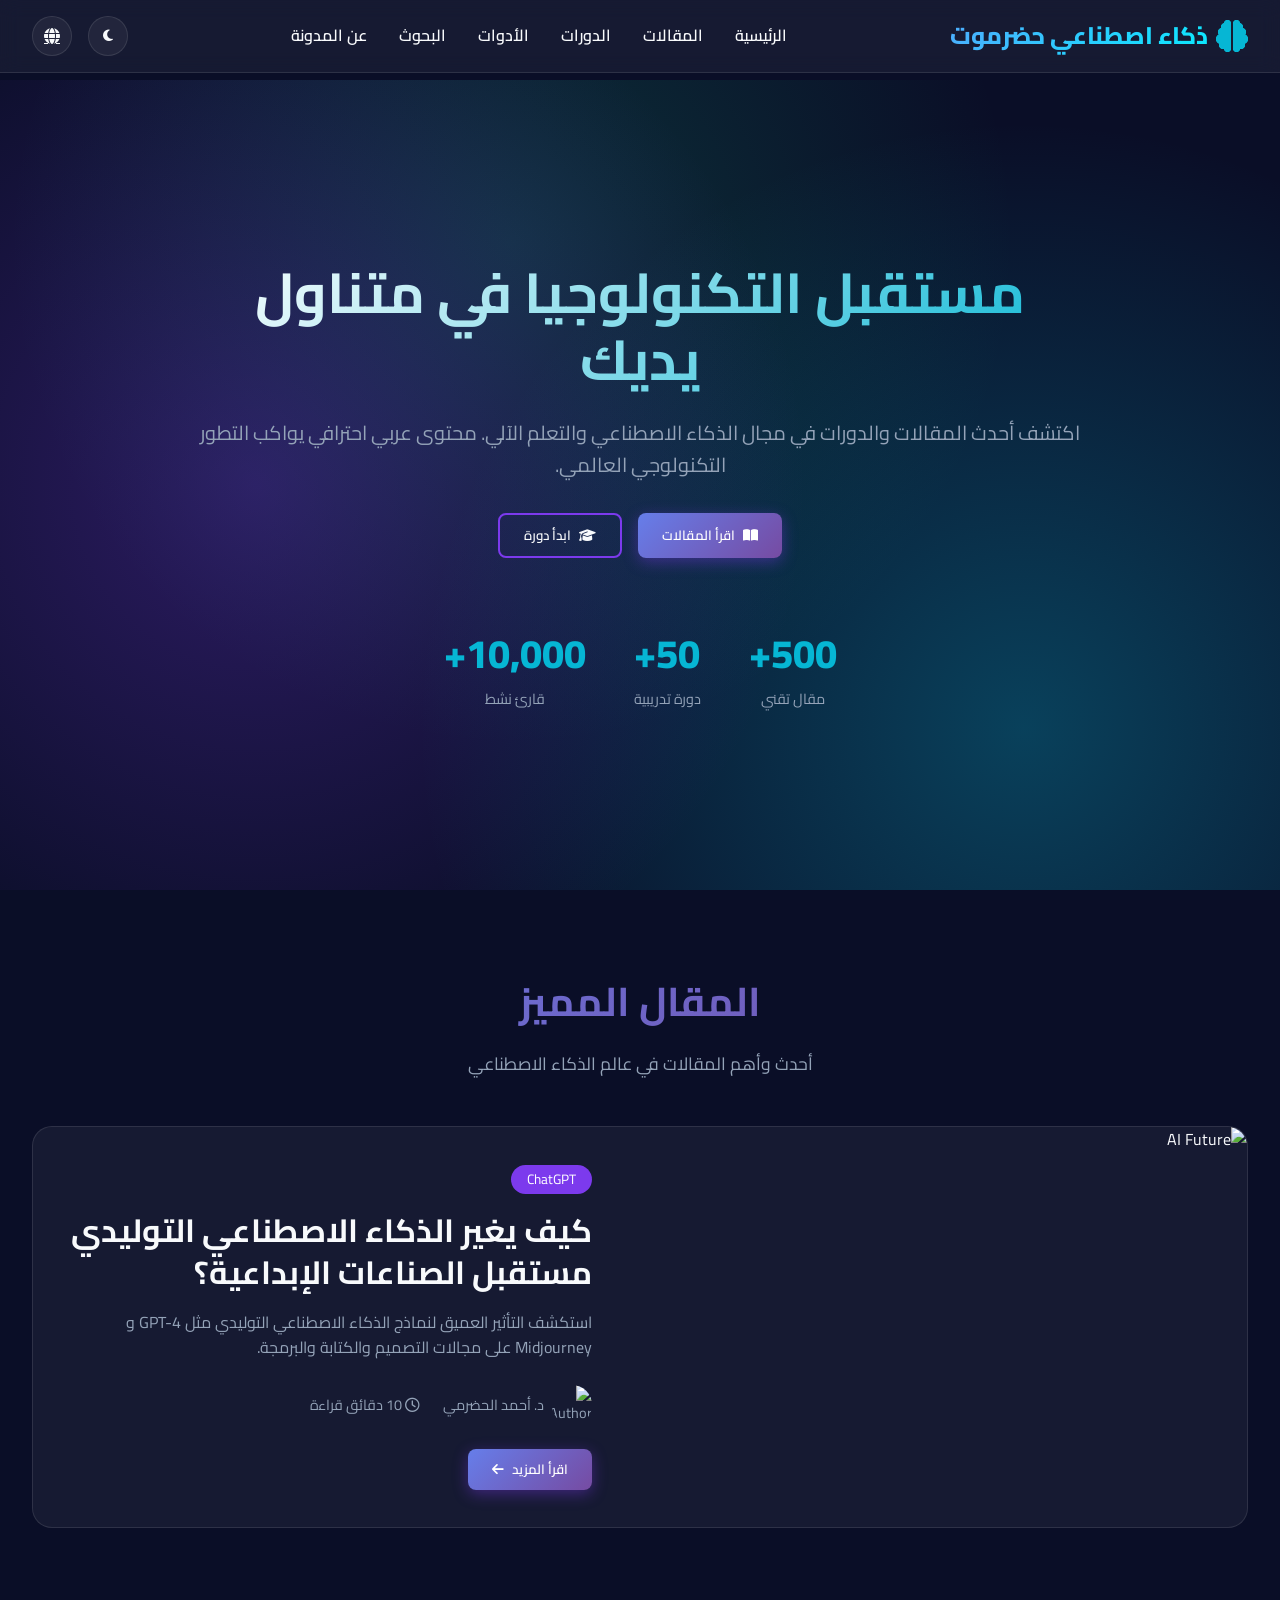
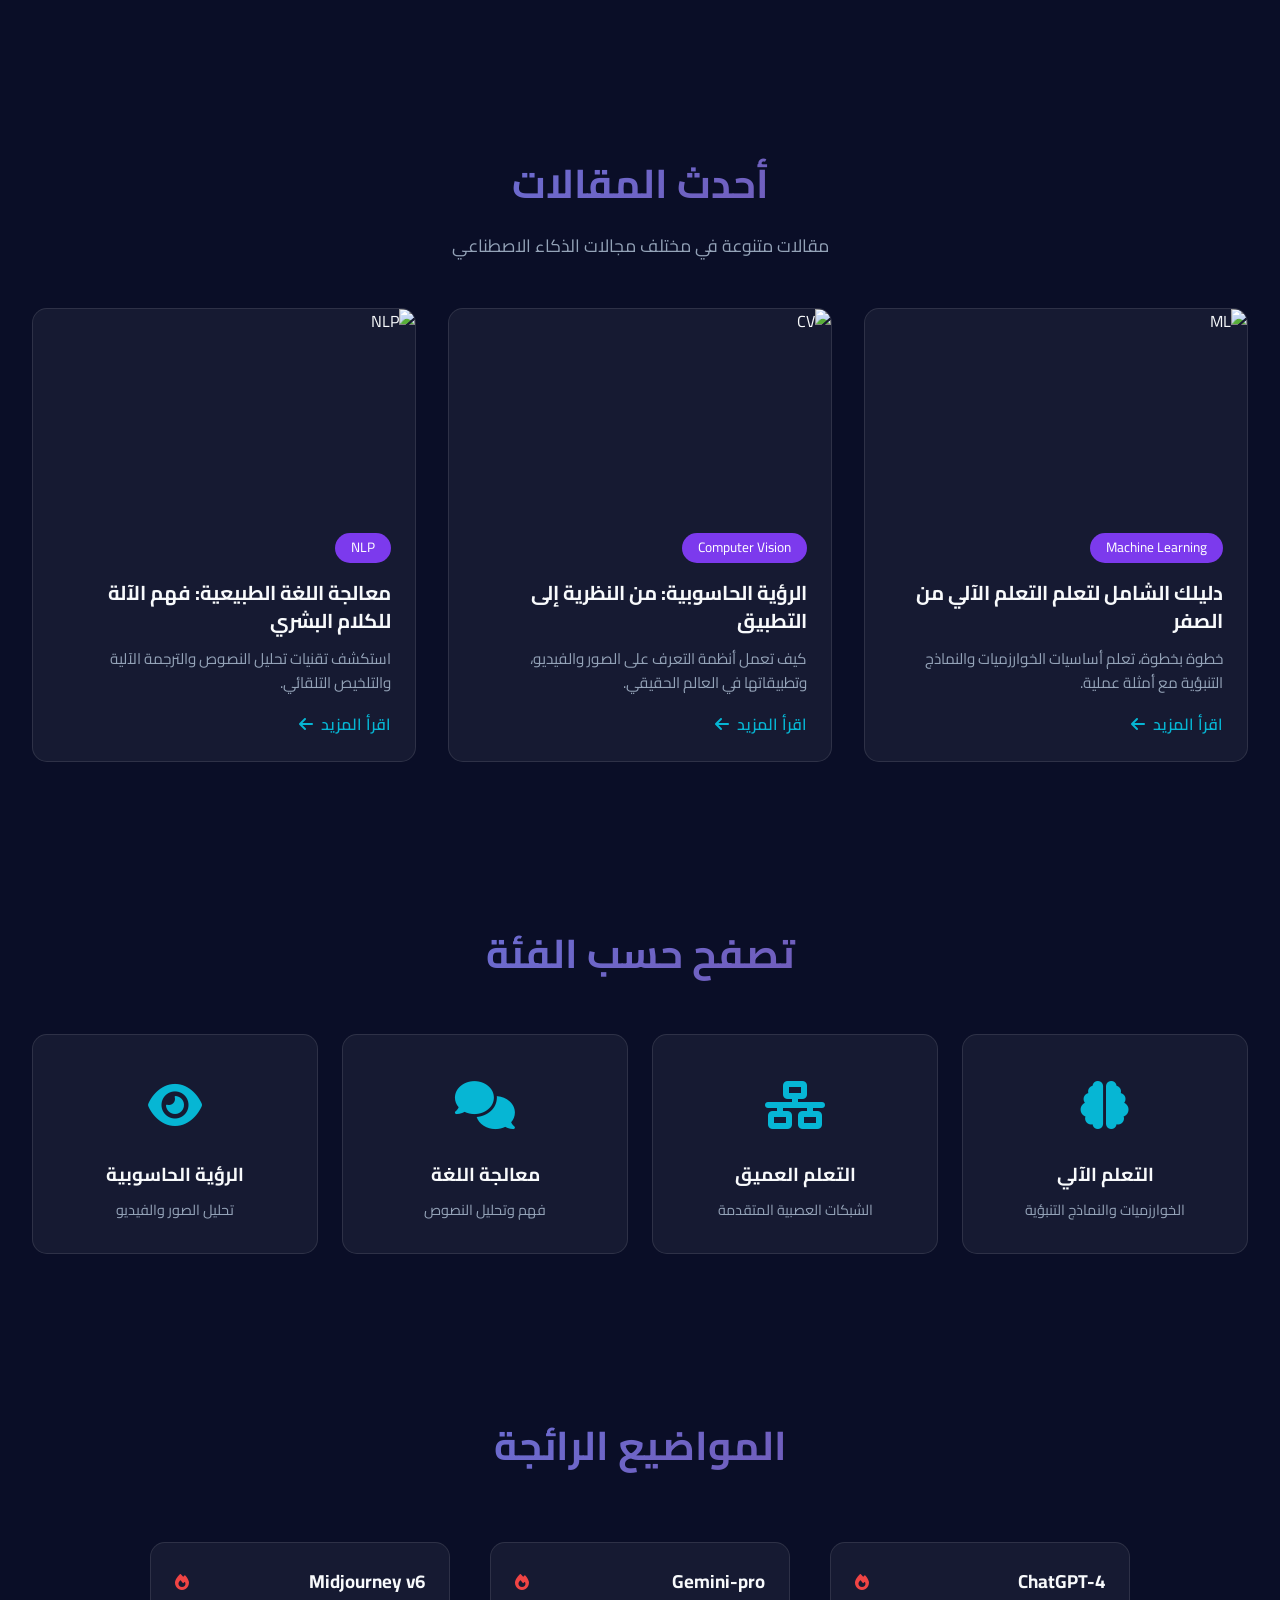
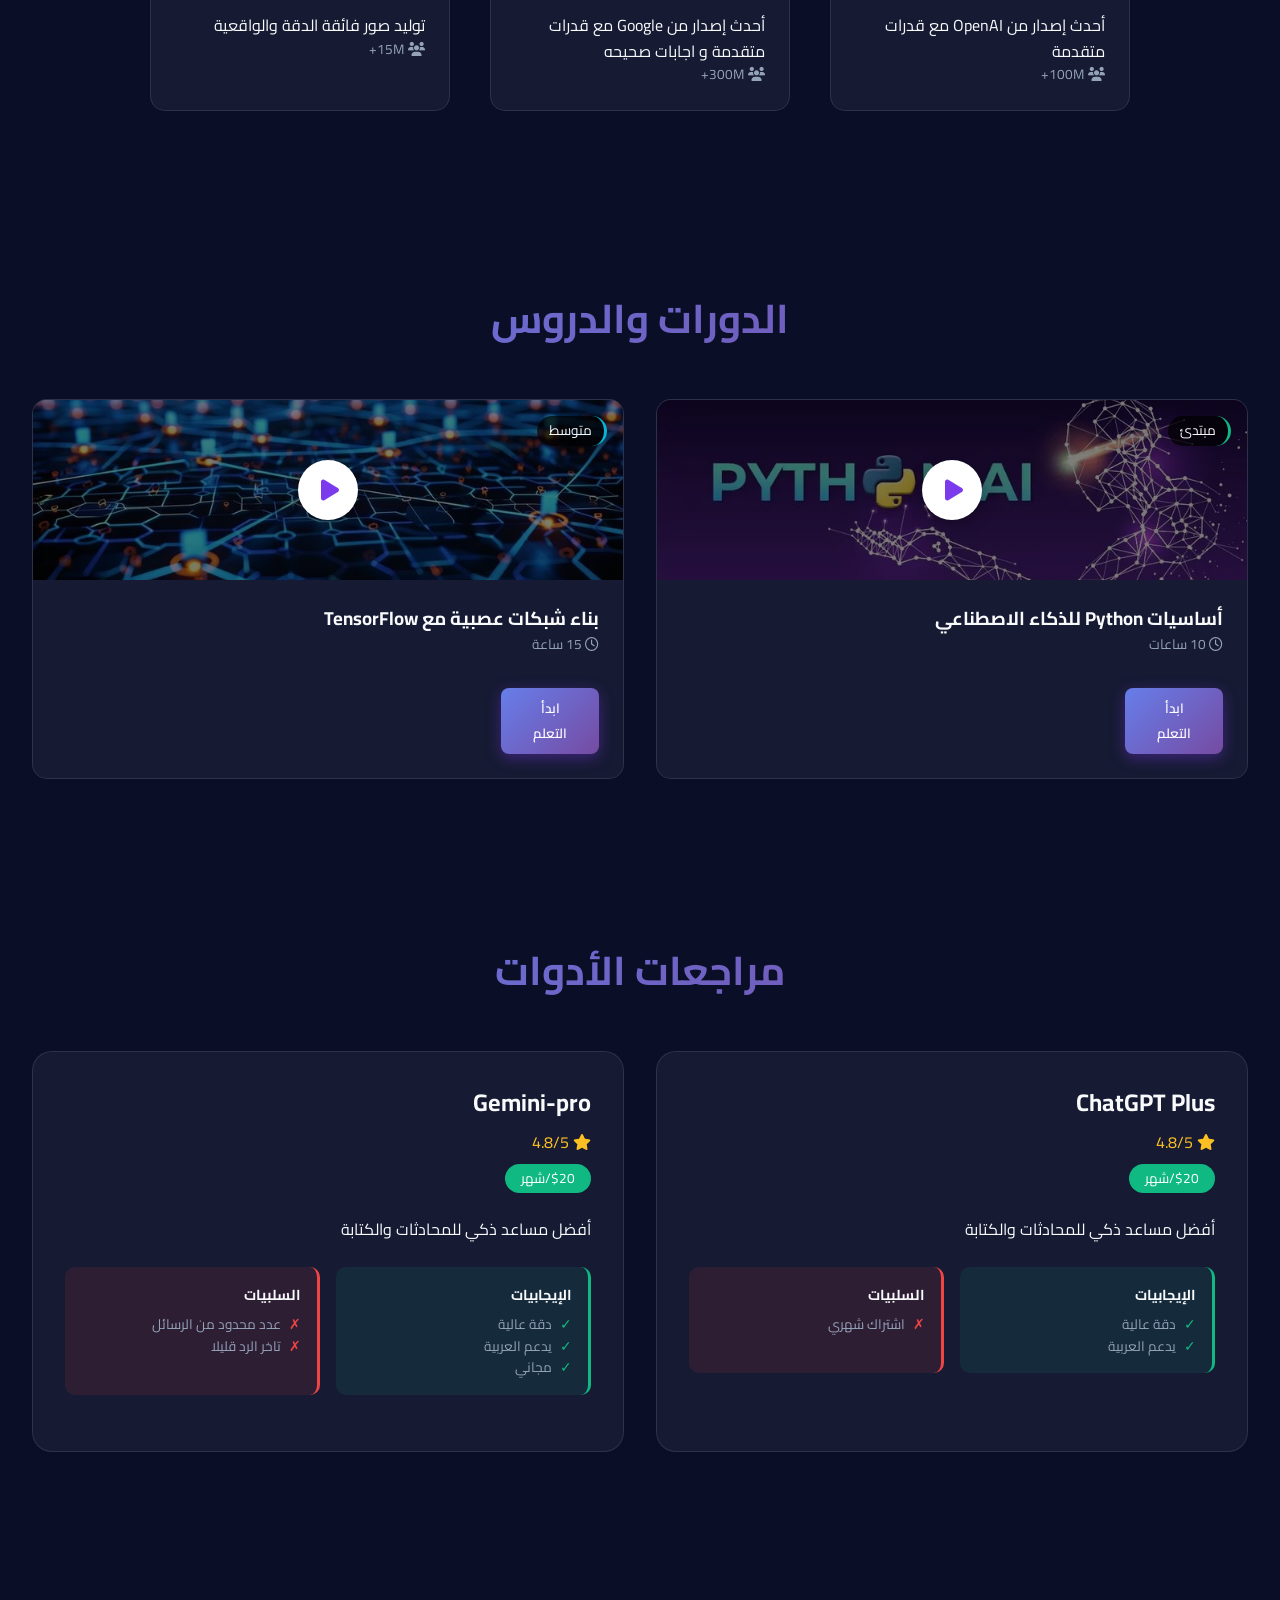
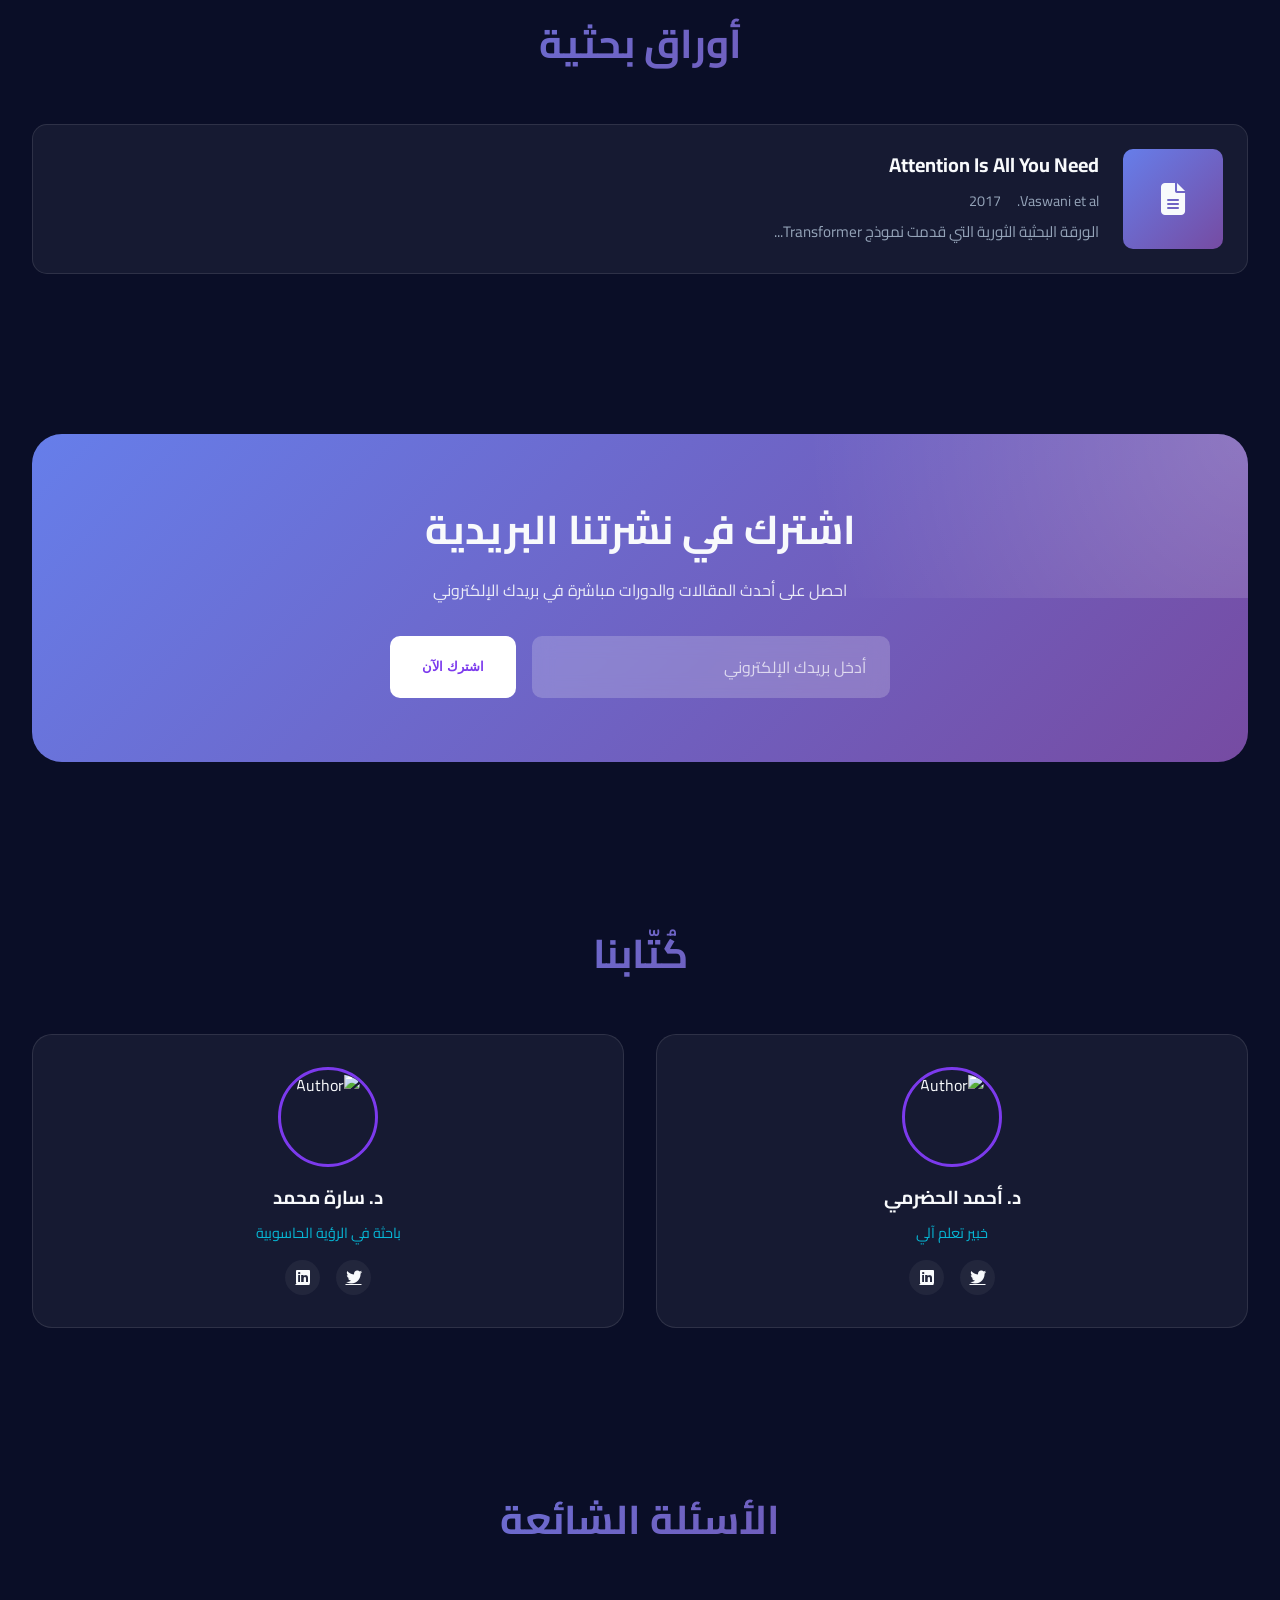
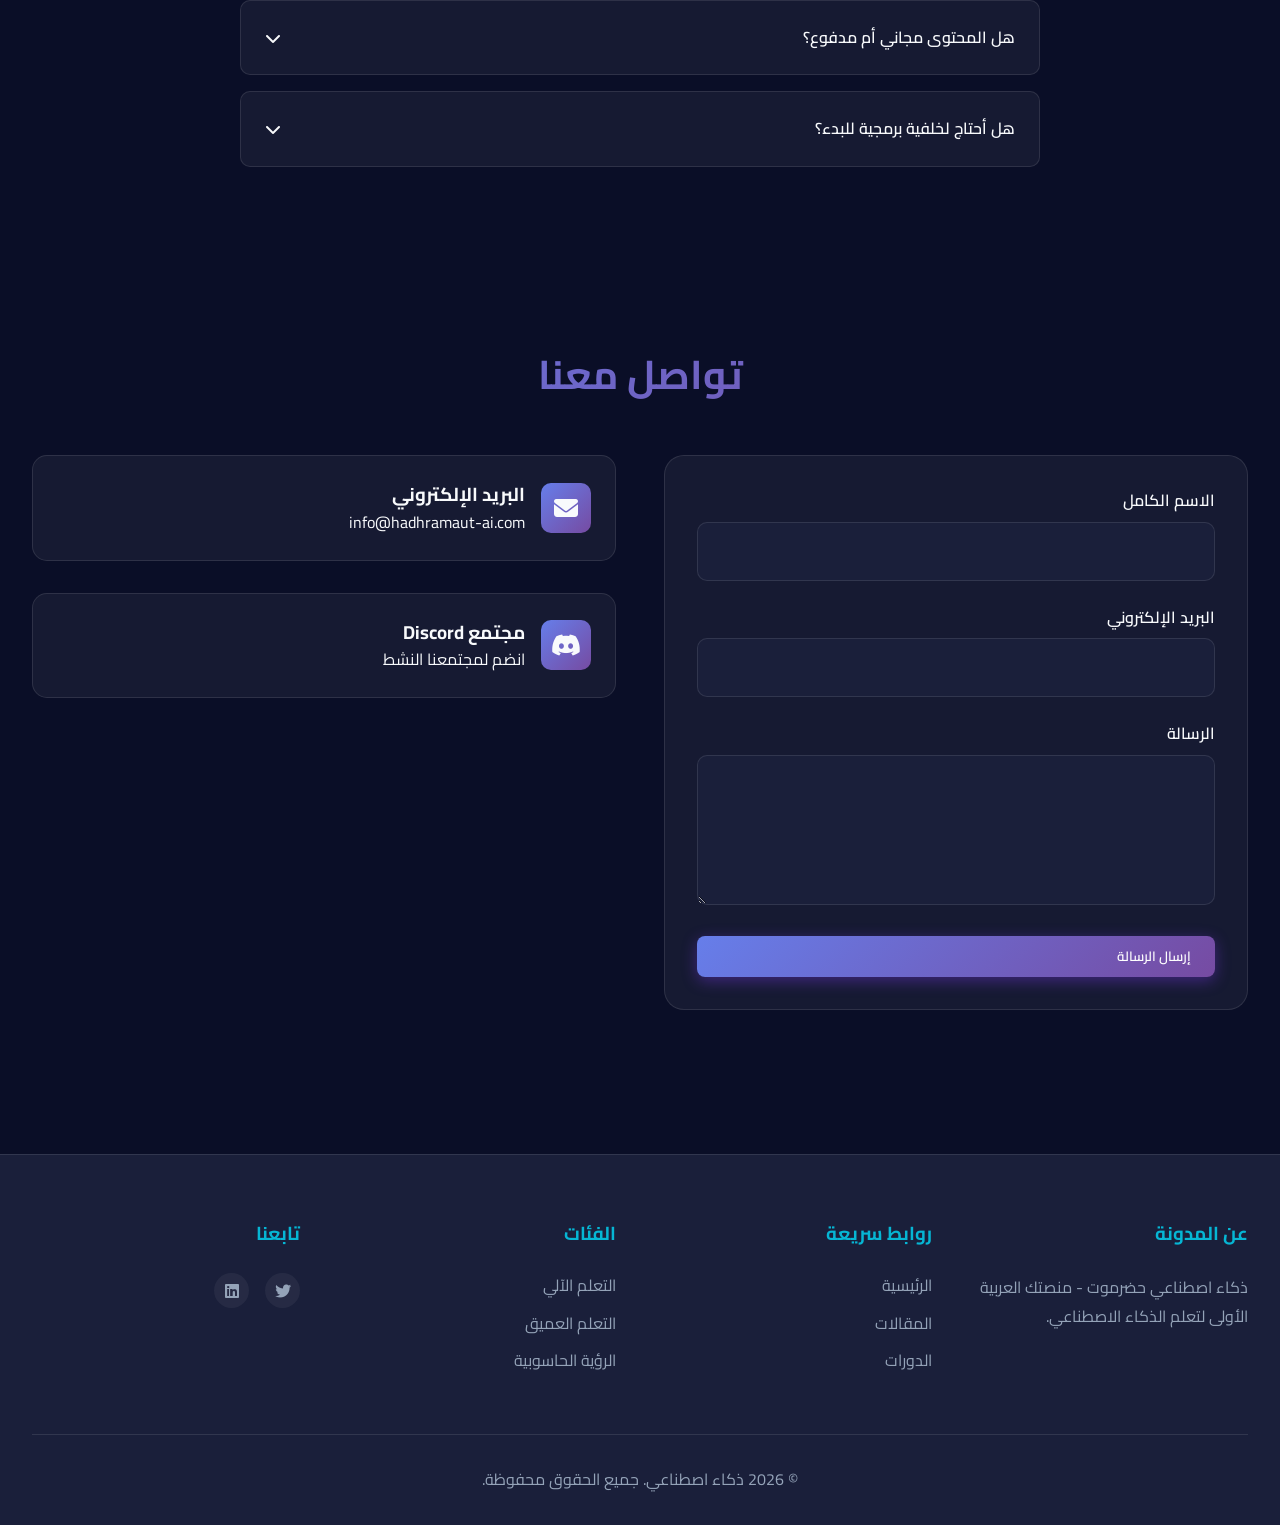
==== commit 30cfd475: "Update index.html" ====
--- a/index.html
+++ b/index.html
@@ -33,8 +33,7 @@
                 <button class="theme-toggle" id="themeToggle" title="تبديل الوضع"><i class="fas fa-moon"></i></button>
                 <!-- رابط مباشر للنسخة الإنجليزية -->
                 <a href="index-en.html" class="lang-toggle" title="English Version"><i class="fas fa-globe"></i></a>
-                <button class="btn btn-secondary">تسجيل الدخول</button>
-                <button class="btn btn-primary">إنشاء حساب</button>
+                
                 <button class="mobile-menu-btn" id="mobileMenuBtn"><i class="fas fa-bars"></i></button>
             </div>
         </nav>
@@ -328,9 +327,9 @@
             <div class="footer-section"><h3>الفئات</h3><ul><li><a href="#">التعلم الآلي</a></li><li><a href="#">التعلم العميق</a></li><li><a href="#">الرؤية الحاسوبية</a></li></ul></div>
             <div class="footer-section"><h3>تابعنا</h3><div class="social-links" style="justify-content: flex-start;"><a href="#"><i class="fab fa-twitter"></i></a><a href="#"><i class="fab fa-linkedin"></i></a></div></div>
         </div>
-        <div class="footer-bottom"><p>&copy; 2026 ذكاء اصطناعي حضرموت. جميع الحقوق محفوظة.</p></div>
+        <div class="footer-bottom"><p>&copy; 2026 ذكاء اصطناعي. جميع الحقوق محفوظة.</p></div>
     </footer>
 
     <script src="script.js"></script>
 </body>
-</html>+</html>
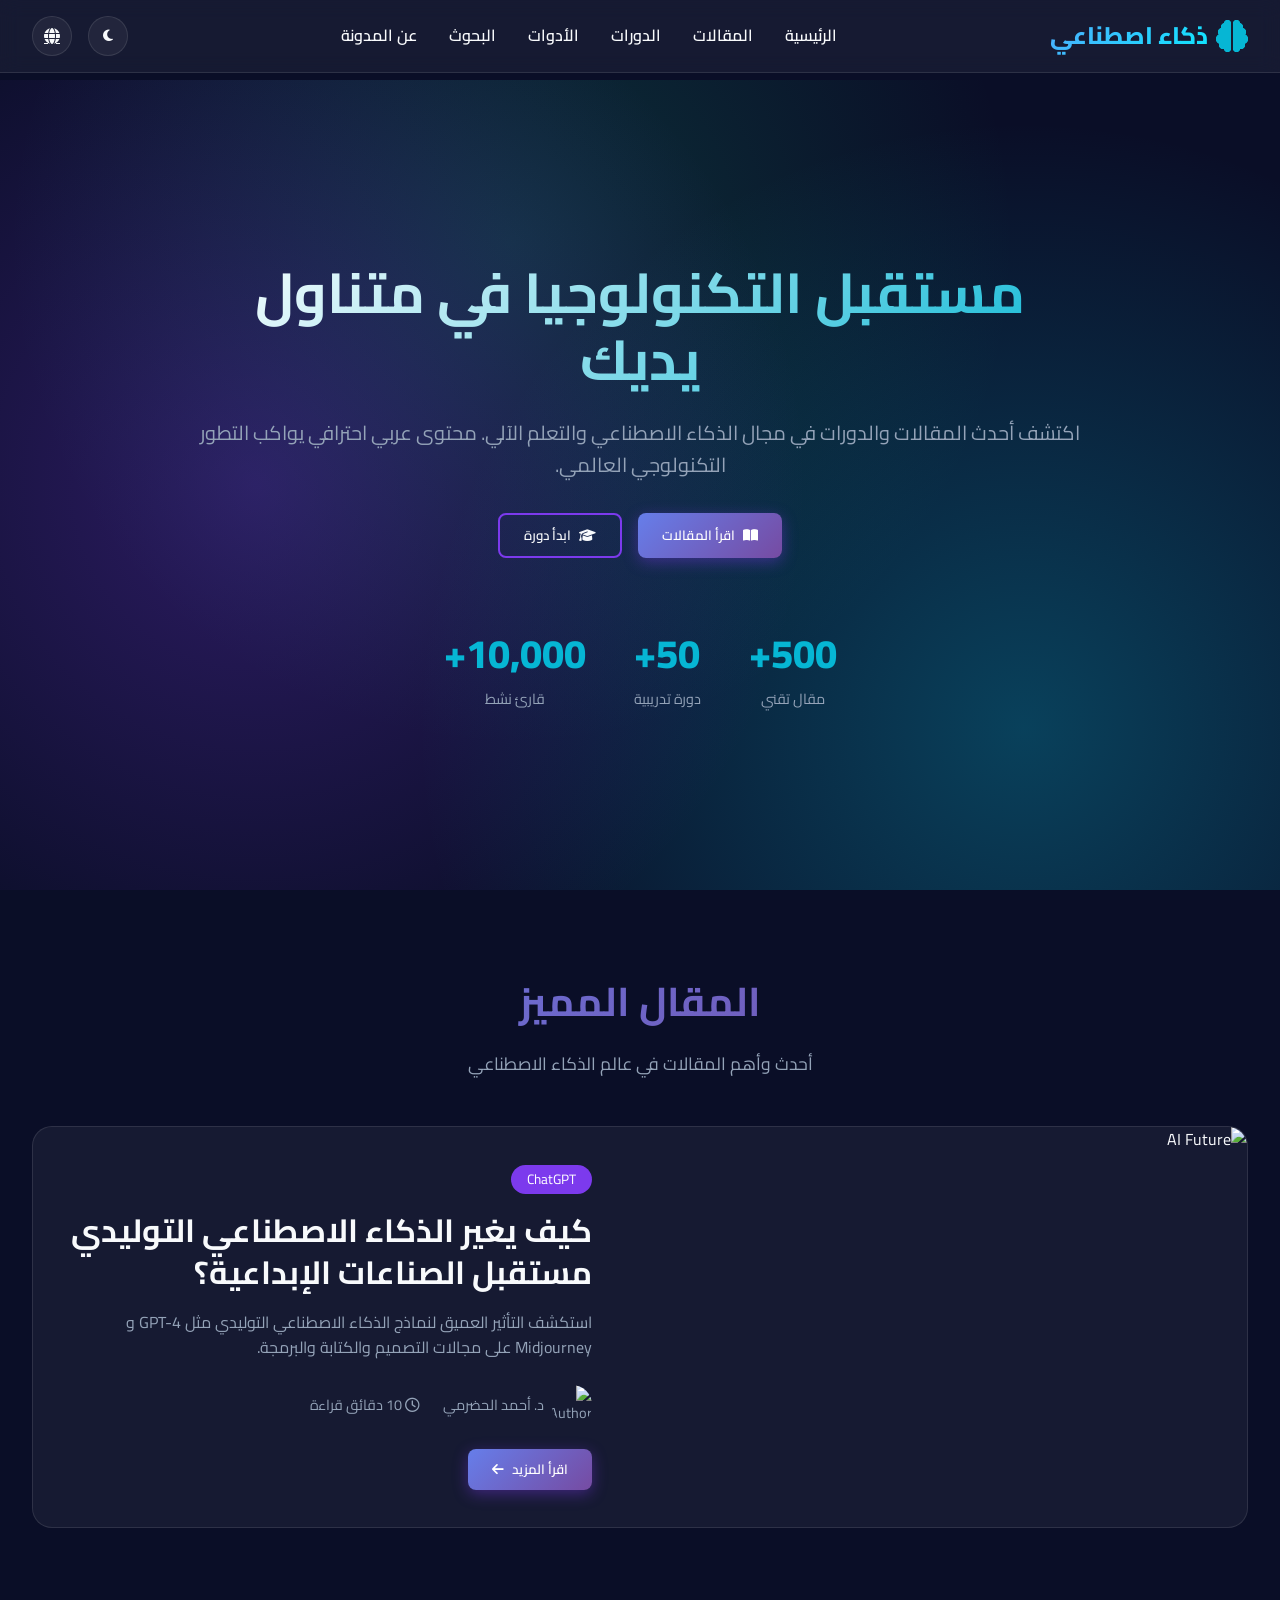
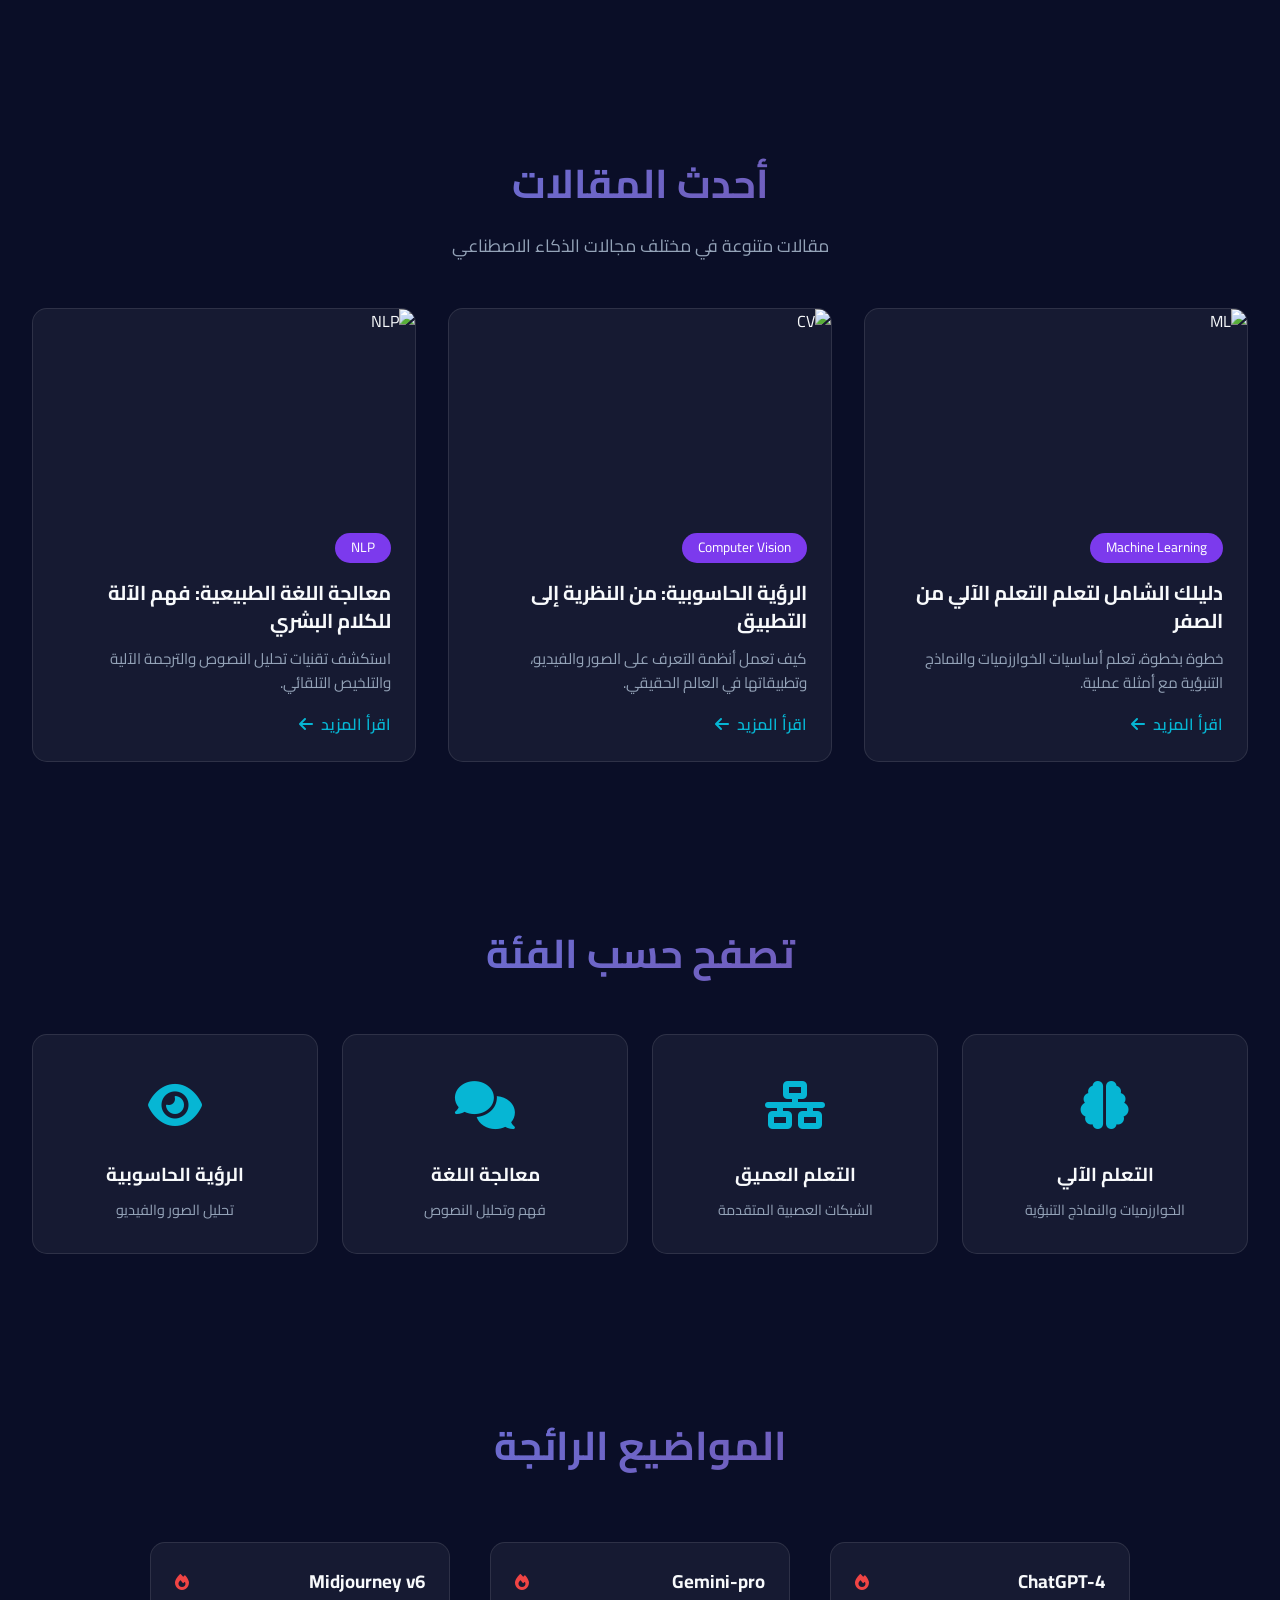
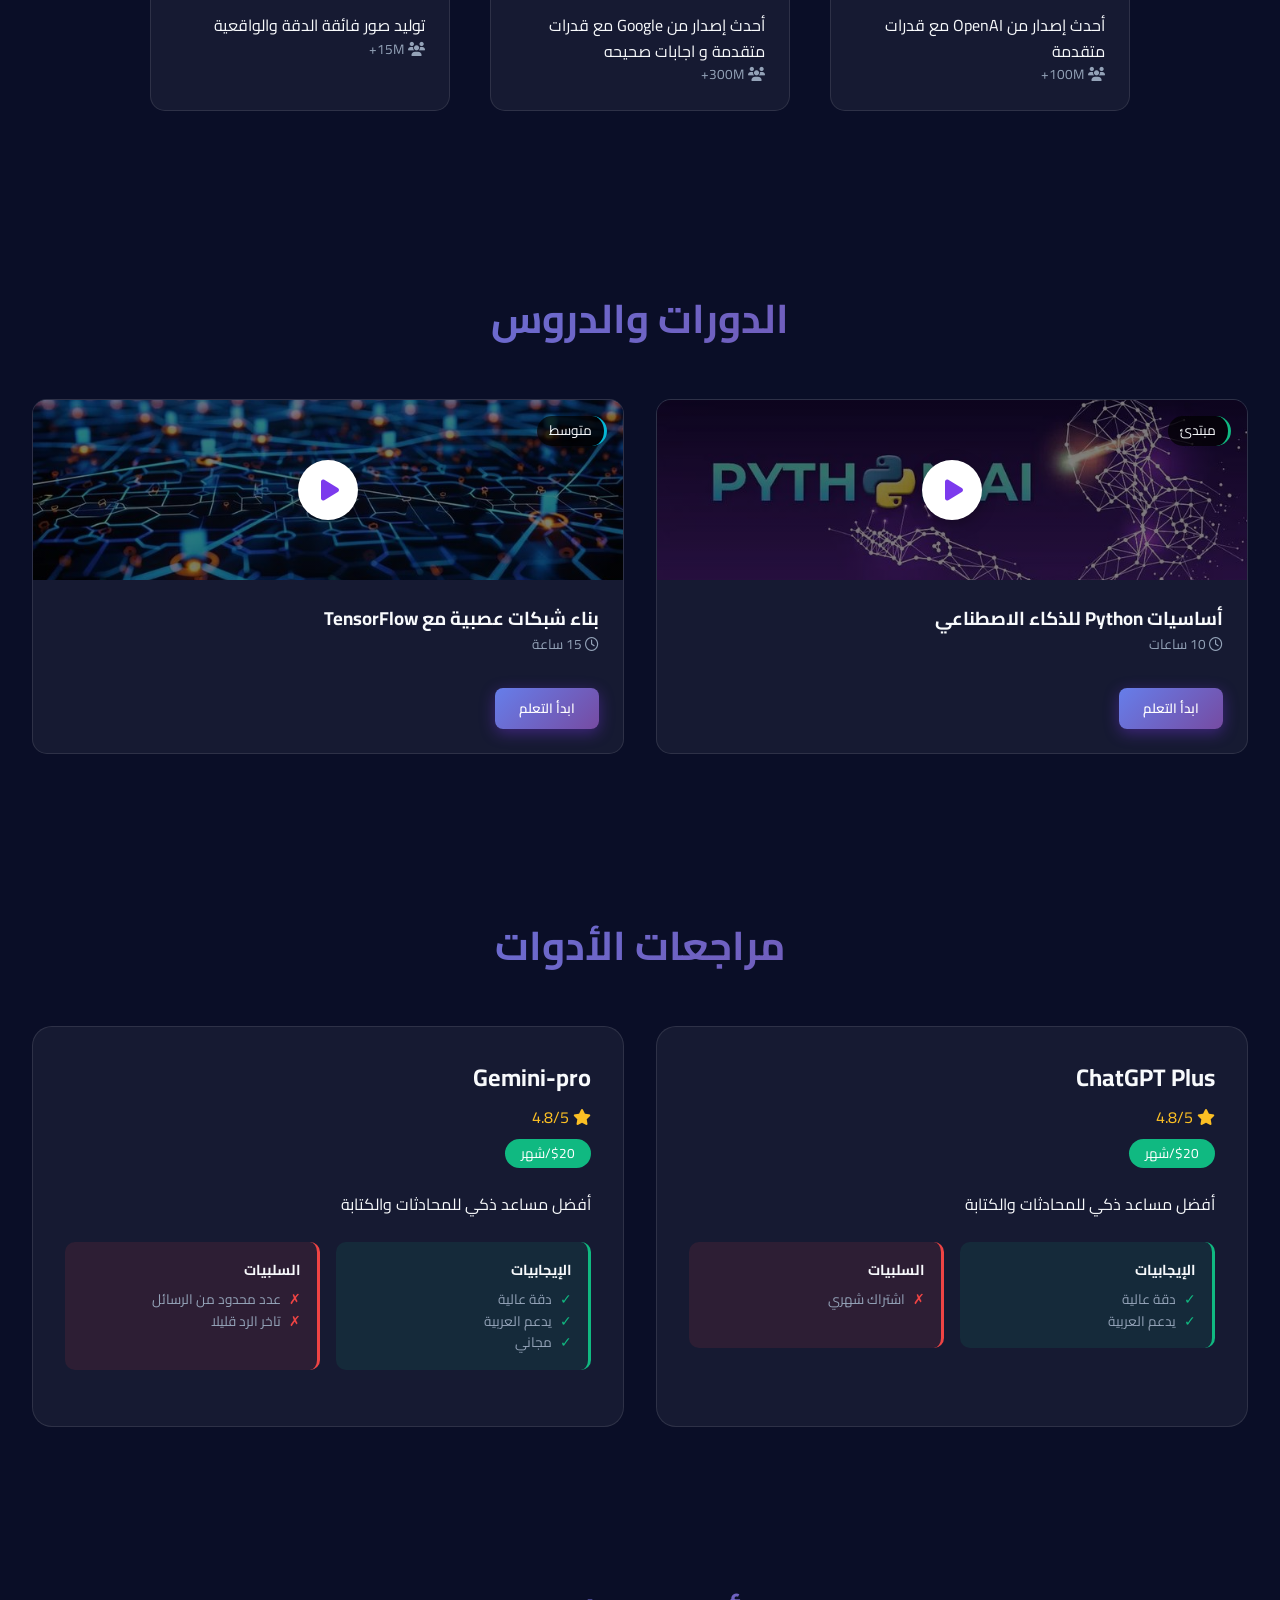
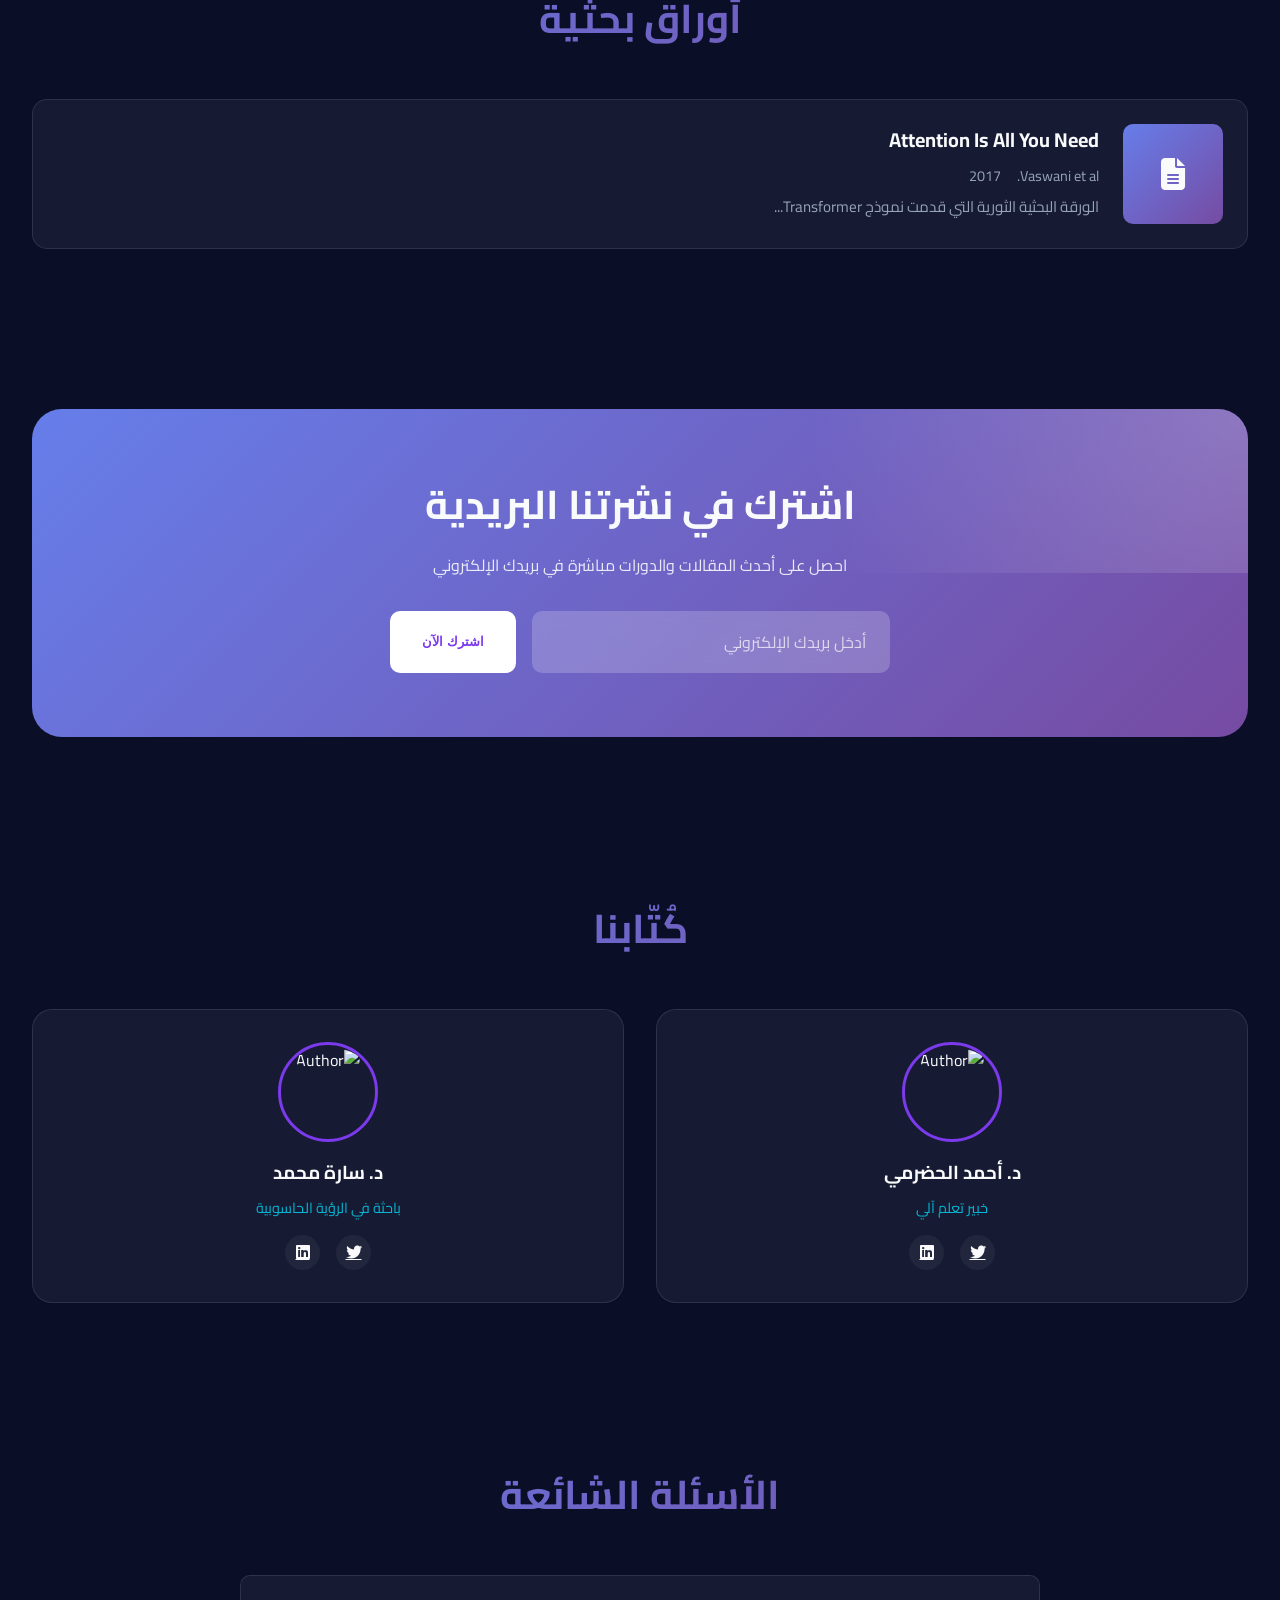
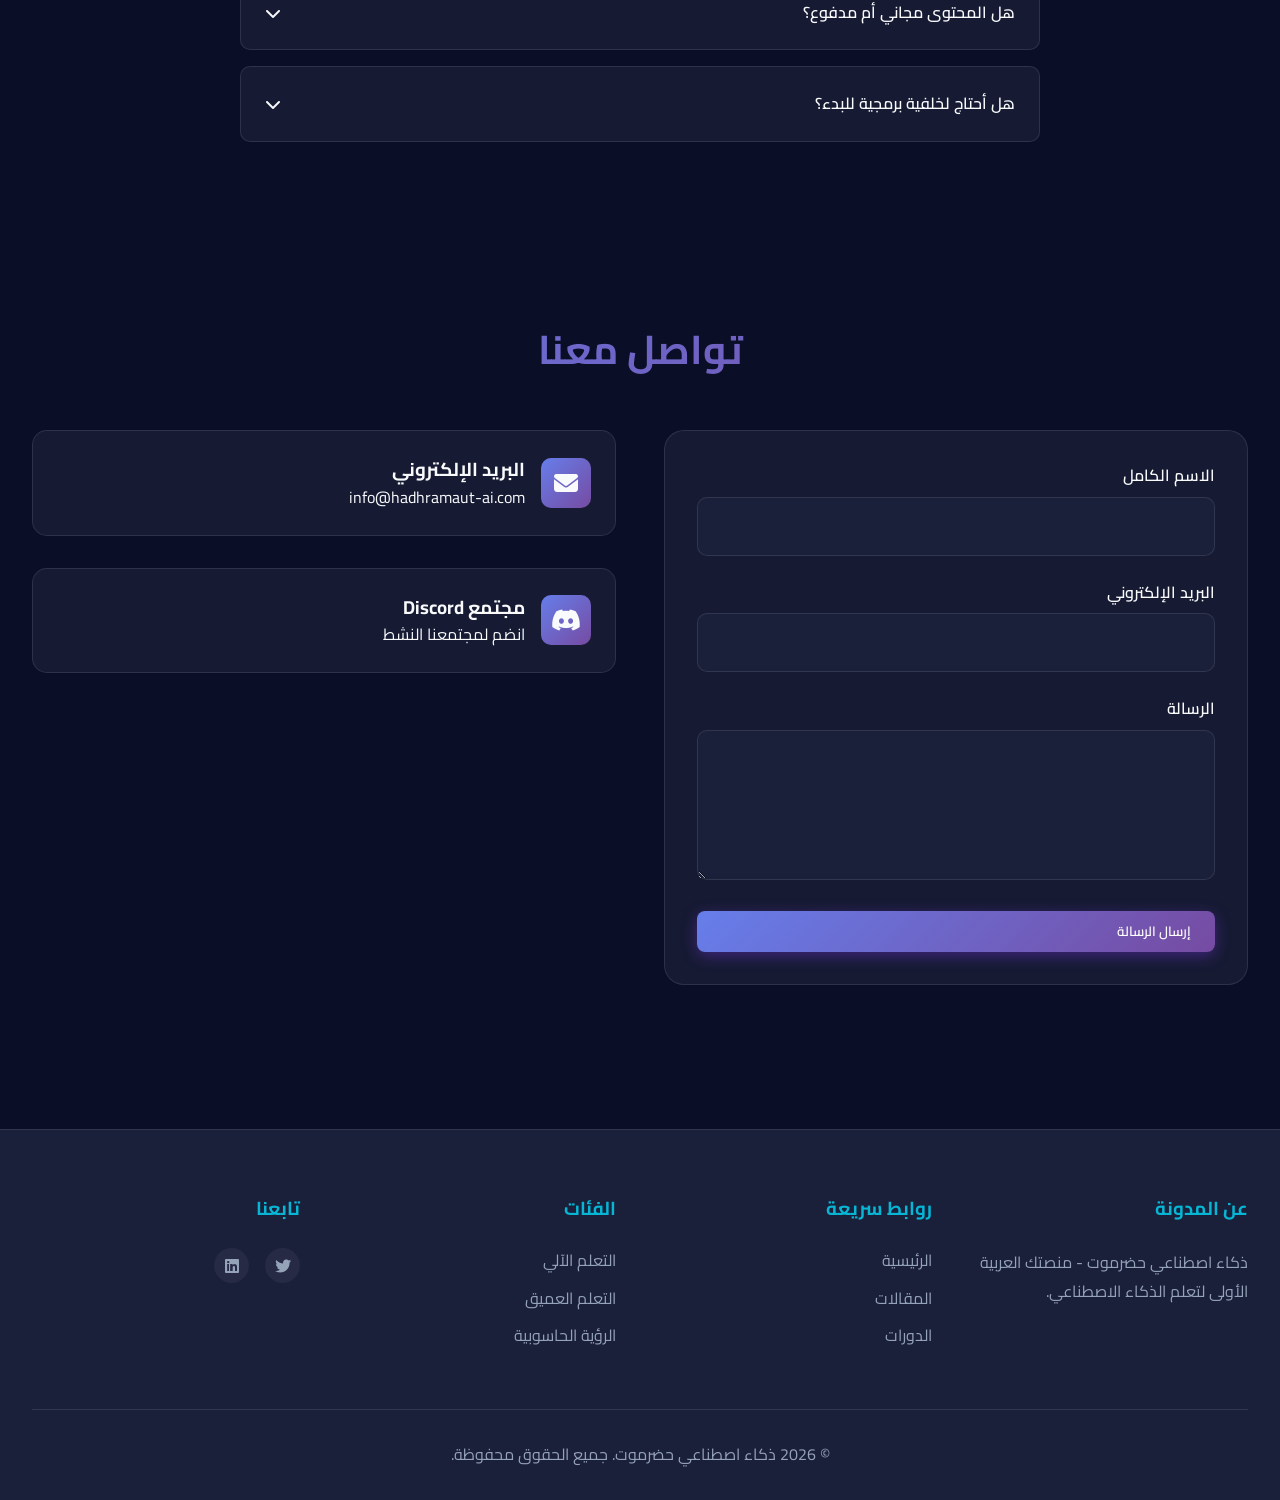
==== commit 076f2695: "Update index.html" ====
--- a/index.html
+++ b/index.html
@@ -17,7 +17,7 @@
         <nav>
             <div class="logo" onclick="showHomePage()">
                 <i class="fas fa-brain"></i>
-                <span>ذكاء اصطناعي حضرموت</span>
+                <span>ذكاء اصطناعي</span>
             </div>
             
             <ul class="nav-links" id="navLinks">
@@ -168,7 +168,7 @@
                     <div class="tutorial-content">
                         <h3>أساسيات Python للذكاء الاصطناعي </h3>
                         <div class="tutorial-meta"><span><i class="far fa-clock"></i> 10 ساعات</span></div>
-                        <button class="btn btn-primary" style="width: 18%; margin-top: 1rem;"><a href="https://youtu.be/kFmDaYDVOZs?si=VHZxvAHhC1LEiVVO" target="_blank">ابدأ التعلم</a></button>
+                        <button class="btn btn-primary" style="width: auto; margin-top: 1rem;"><a href="https://youtu.be/kFmDaYDVOZs?si=VHZxvAHhC1LEiVVO" target="_blank">ابدأ التعلم</a></button>
                     </div>
                 </div>
                 <div class="tutorial-card animate-on-scroll">
@@ -177,7 +177,7 @@
                     <div class="tutorial-content">
                         <h3>بناء شبكات عصبية مع TensorFlow</h3>
                         <div class="tutorial-meta"><span><i class="far fa-clock"></i> 15 ساعة</span></div>
-                        <button class="btn btn-primary" style="width: 18%; margin-top: 1rem;"><a href="https://youtu.be/LvFlxJkfF0Q?si=ZMLTRsAmj3OvE8dr" target="_blank">ابدأ التعلم</a></button>
+                        <button class="btn btn-primary" style="width: auto; margin-top: 1rem;"><a href="https://youtu.be/LvFlxJkfF0Q?si=ZMLTRsAmj3OvE8dr" target="_blank">ابدأ التعلم</a></button>
                     </div>
                 </div>
             </div>
@@ -327,7 +327,7 @@
             <div class="footer-section"><h3>الفئات</h3><ul><li><a href="#">التعلم الآلي</a></li><li><a href="#">التعلم العميق</a></li><li><a href="#">الرؤية الحاسوبية</a></li></ul></div>
             <div class="footer-section"><h3>تابعنا</h3><div class="social-links" style="justify-content: flex-start;"><a href="#"><i class="fab fa-twitter"></i></a><a href="#"><i class="fab fa-linkedin"></i></a></div></div>
         </div>
-        <div class="footer-bottom"><p>&copy; 2026 ذكاء اصطناعي. جميع الحقوق محفوظة.</p></div>
+        <div class="footer-bottom"><p>&copy; 2026 ذكاء اصطناعي حضرموت. جميع الحقوق محفوظة.</p></div>
     </footer>
 
     <script src="script.js"></script>
